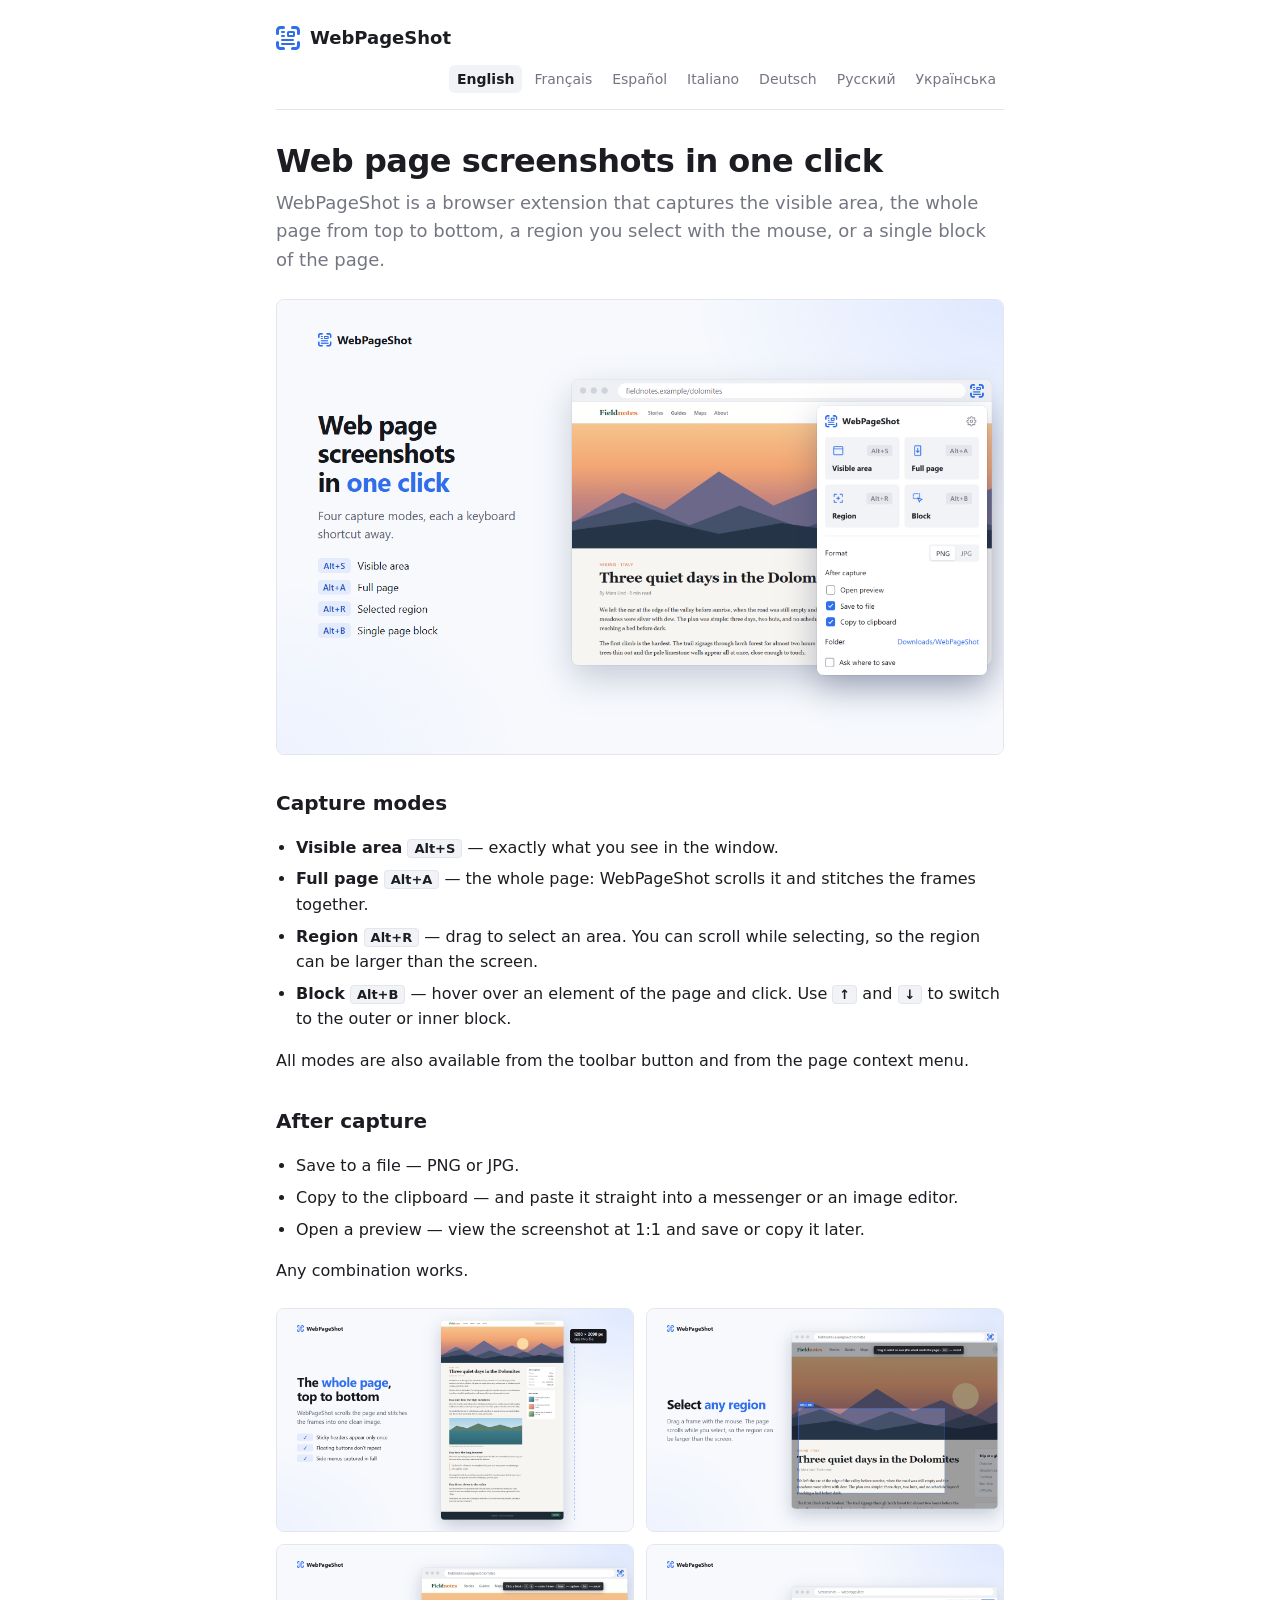
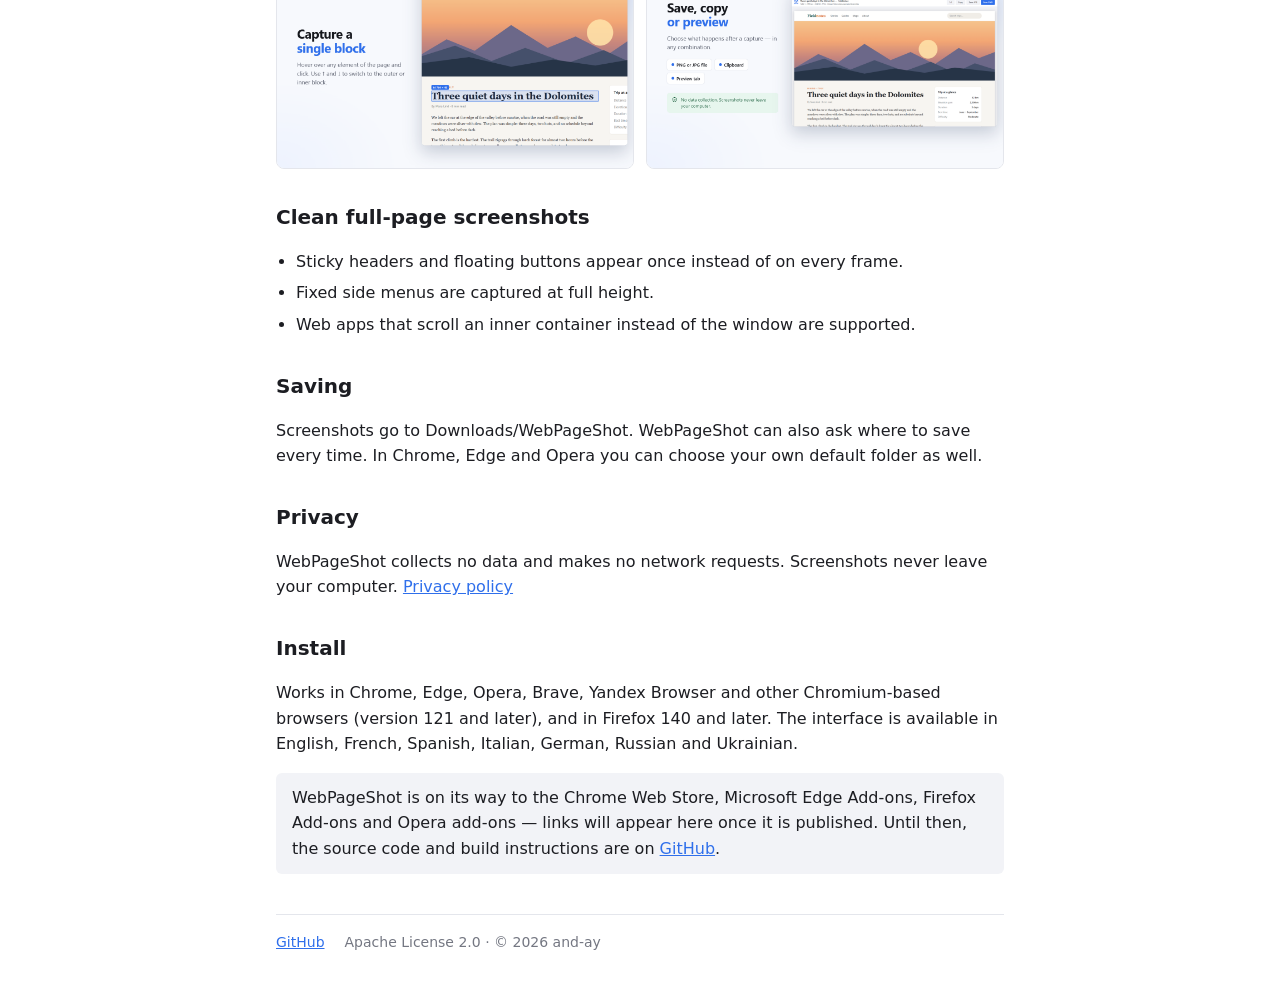
==== docs/index.html @ bf9d3ced "Site home page in 7 languages with store screenshots render.ps1 also copies the store screenshots in" ====
<!doctype html>
<html lang="en">
<head>
  <meta charset="utf-8">
  <meta name="viewport" content="width=device-width, initial-scale=1">
  <title>WebPageShot — web page screenshots</title>
  <meta name="description" content="Browser extension for web page screenshots: the visible area, the full page, a selected region or a single block. Chrome, Edge, Opera and Firefox.">
  <link rel="icon" href="data:image/svg+xml,%3Csvg xmlns='http://www.w3.org/2000/svg' viewBox='0 0 24 24' fill='none' stroke='%232f6feb' stroke-width='3' stroke-linecap='round' stroke-linejoin='round'%3E%3Cpath d='M1.5 7.5v-3a3 3 0 0 1 3-3h3M16.5 1.5h3a3 3 0 0 1 3 3v3M22.5 16.5v3a3 3 0 0 1-3 3h-3M7.5 22.5h-3a3 3 0 0 1-3-3v-3'/%3E%3Cpath stroke-width='2' d='M12.6 6h4.8c.33 0 .6.22.6.5v3c0 .28-.27.5-.6.5h-4.8c-.33 0-.6-.22-.6-.5v-3c0-.28.27-.5.6-.5zM6 6h2M6 10h2M6 14h11M6 18h12'/%3E%3C/svg%3E">
  <style>
    :root {
      color-scheme: light dark;
      --bg: #ffffff;
      --fg: #1c1d22;
      --muted: #747782;
      --card: #f2f3f7;
      --line: #e4e6ec;
      --accent: #2f6feb;
    }
    @media (prefers-color-scheme: dark) {
      :root {
        --bg: #1b1c21;
        --fg: #ececf0;
        --muted: #8e919c;
        --card: #24262d;
        --line: #30323a;
      }
    }
    * { box-sizing: border-box; }
    body { margin: 0; background: var(--bg); color: var(--fg); font: 16px/1.6 system-ui, "Segoe UI", sans-serif; }
    .wrap { max-width: 760px; margin: 0 auto; padding: 24px 16px 48px; }
    header { display: flex; flex-wrap: wrap; align-items: center; gap: 12px; padding-bottom: 16px; border-bottom: 1px solid var(--line); }
    .brand { display: flex; align-items: center; gap: 10px; font-weight: 700; font-size: 18px; }
    .logo { width: 24px; height: 24px; fill: none; stroke: var(--accent); stroke-width: 3; stroke-linecap: round; stroke-linejoin: round; }
    nav { display: flex; flex-wrap: wrap; gap: 4px; margin-left: auto; }
    nav a { padding: 3px 8px; border-radius: 6px; color: var(--muted); font-size: 14px; text-decoration: none; }
    nav a:hover { background: var(--card); color: var(--fg); }
    nav a[aria-current="true"] { background: var(--card); color: var(--fg); font-weight: 600; }
    h1 { margin: 32px 0 8px; font-size: 32px; line-height: 1.2; letter-spacing: -.5px; }
    h2 { margin: 32px 0 8px; font-size: 20px; }
    .lead { margin: 0; color: var(--muted); font-size: 18px; }
    .shot { display: block; width: 100%; height: auto; margin: 24px 0 0; border: 1px solid var(--line); border-radius: 8px; }
    .gallery { display: grid; grid-template-columns: repeat(2, 1fr); gap: 12px; margin: 24px 0 0; }
    .gallery img { display: block; width: 100%; height: auto; border: 1px solid var(--line); border-radius: 8px; }
    @media (max-width: 560px) { .gallery { grid-template-columns: 1fr; } }
    ul { padding-left: 20px; }
    li { margin: 6px 0; }
    kbd { padding: 1px 6px; border: 1px solid var(--line); border-radius: 4px; background: var(--card); font: 600 13px system-ui, "Segoe UI", sans-serif; white-space: nowrap; }
    .soon { margin: 0; padding: 12px 16px; border-radius: 6px; background: var(--card); }
    a { color: var(--accent); }
    footer { display: flex; flex-wrap: wrap; gap: 8px 20px; margin-top: 40px; padding-top: 16px; border-top: 1px solid var(--line); color: var(--muted); font-size: 14px; }
  </style>
</head>
<body>
<div class="wrap">
  <header>
    <span class="brand">
      <svg class="logo" viewBox="0 0 24 24" aria-hidden="true"><path d="M1.5 7.5v-3a3 3 0 0 1 3-3h3M16.5 1.5h3a3 3 0 0 1 3 3v3M22.5 16.5v3a3 3 0 0 1-3 3h-3M7.5 22.5h-3a3 3 0 0 1-3-3v-3"/><path stroke-width="2" d="M12.6 6h4.8c.33 0 .6.22.6.5v3c0 .28-.27.5-.6.5h-4.8c-.33 0-.6-.22-.6-.5v-3c0-.28.27-.5.6-.5zM6 6h2M6 10h2M6 14h11M6 18h12"/></svg>
      WebPageShot
    </span>
    <nav>
      <a href="#en">English</a>
      <a href="#fr">Français</a>
      <a href="#es">Español</a>
      <a href="#it">Italiano</a>
      <a href="#de">Deutsch</a>
      <a href="#ru">Русский</a>
      <a href="#uk">Українська</a>
    </nav>
  </header>

  <section lang="en" id="en" data-title="WebPageShot — web page screenshots">
    <h1>Web page screenshots in one click</h1>
    <p class="lead">WebPageShot is a browser extension that captures the visible area, the whole page from top to bottom, a region you select with the mouse, or a single block of the page.</p>
    <img class="shot" src="screenshot-1.png" width="1280" height="800" alt="WebPageShot popup with the four capture modes">

    <h2>Capture modes</h2>
    <ul>
      <li><b>Visible area</b> <kbd>Alt+S</kbd> — exactly what you see in the window.</li>
      <li><b>Full page</b> <kbd>Alt+A</kbd> — the whole page: WebPageShot scrolls it and stitches the frames together.</li>
      <li><b>Region</b> <kbd>Alt+R</kbd> — drag to select an area. You can scroll while selecting, so the region can be larger than the screen.</li>
      <li><b>Block</b> <kbd>Alt+B</kbd> — hover over an element of the page and click. Use <kbd>↑</kbd> and <kbd>↓</kbd> to switch to the outer or inner block.</li>
    </ul>
    <p>All modes are also available from the toolbar button and from the page context menu.</p>

    <h2>After capture</h2>
    <ul>
      <li>Save to a file — PNG or JPG.</li>
      <li>Copy to the clipboard — and paste it straight into a messenger or an image editor.</li>
      <li>Open a preview — view the screenshot at 1:1 and save or copy it later.</li>
    </ul>
    <p>Any combination works.</p>

    <div class="gallery">
      <a href="screenshot-2.png"><img src="screenshot-2.png" width="1280" height="800" loading="lazy" alt="Full page"></a>
      <a href="screenshot-3.png"><img src="screenshot-3.png" width="1280" height="800" loading="lazy" alt="Region"></a>
      <a href="screenshot-4.png"><img src="screenshot-4.png" width="1280" height="800" loading="lazy" alt="Block"></a>
      <a href="screenshot-5.png"><img src="screenshot-5.png" width="1280" height="800" loading="lazy" alt="Save, copy or preview"></a>
    </div>

    <h2>Clean full-page screenshots</h2>
    <ul>
      <li>Sticky headers and floating buttons appear once instead of on every frame.</li>
      <li>Fixed side menus are captured at full height.</li>
      <li>Web apps that scroll an inner container instead of the window are supported.</li>
    </ul>

    <h2>Saving</h2>
    <p>Screenshots go to Downloads/WebPageShot. WebPageShot can also ask where to save every time. In Chrome, Edge and Opera you can choose your own default folder as well.</p>

    <h2>Privacy</h2>
    <p>WebPageShot collects no data and makes no network requests. Screenshots never leave your computer. <a href="privacy.html#en">Privacy policy</a></p>

    <h2>Install</h2>
    <p>Works in Chrome, Edge, Opera, Brave, Yandex Browser and other Chromium-based browsers (version 121 and later), and in Firefox 140 and later. The interface is available in English, French, Spanish, Italian, German, Russian and Ukrainian.</p>
    <p class="soon">WebPageShot is on its way to the Chrome Web Store, Microsoft Edge Add-ons, Firefox Add-ons and Opera add-ons — links will appear here once it is published. Until then, the source code and build instructions are on <a href="https://github.com/and-ay/webpageshot">GitHub</a>.</p>
  </section>

  <section lang="fr" id="fr" data-title="WebPageShot — captures d’écran de pages web">
    <h1>Captures de pages web en un clic</h1>
    <p class="lead">WebPageShot est une extension de navigateur qui capture la partie visible, la page entière de haut en bas, une zone sélectionnée à la souris ou un seul bloc de la page.</p>
    <img class="shot" src="screenshot-1.png" width="1280" height="800" alt="Fenêtre de WebPageShot avec les quatre modes de capture">

    <h2>Modes de capture</h2>
    <ul>
      <li><b>Zone visible</b> <kbd>Alt+S</kbd> — exactement ce que vous voyez dans la fenêtre.</li>
      <li><b>Page entière</b> <kbd>Alt+A</kbd> — toute la page : WebPageShot la fait défiler et assemble les images.</li>
      <li><b>Sélection</b> <kbd>Alt+R</kbd> — tracez une zone à la souris. Vous pouvez faire défiler la page pendant la sélection : la zone peut dépasser la taille de l’écran.</li>
      <li><b>Bloc</b> <kbd>Alt+B</kbd> — survolez un élément de la page et cliquez. <kbd>↑</kbd> et <kbd>↓</kbd> permettent de passer au bloc extérieur ou intérieur.</li>
    </ul>
    <p>Tous les modes sont aussi accessibles depuis le bouton de la barre d’outils et le menu contextuel de la page.</p>

    <h2>Après la capture</h2>
    <ul>
      <li>Enregistrer dans un fichier — PNG ou JPG.</li>
      <li>Copier dans le presse-papiers — et coller directement dans une messagerie ou un éditeur d’images.</li>
      <li>Ouvrir un aperçu — voir la capture en taille réelle, puis l’enregistrer ou la copier.</li>
    </ul>
    <p>Toutes les combinaisons sont possibles.</p>

    <div class="gallery">
      <a href="screenshot-2.png"><img src="screenshot-2.png" width="1280" height="800" loading="lazy" alt="Page entière"></a>
      <a href="screenshot-3.png"><img src="screenshot-3.png" width="1280" height="800" loading="lazy" alt="Sélection"></a>
      <a href="screenshot-4.png"><img src="screenshot-4.png" width="1280" height="800" loading="lazy" alt="Bloc"></a>
      <a href="screenshot-5.png"><img src="screenshot-5.png" width="1280" height="800" loading="lazy" alt="Enregistrer, copier ou prévisualiser"></a>
    </div>

    <h2>Des captures de page entière propres</h2>
    <ul>
      <li>Les en-têtes fixes et les boutons flottants n’apparaissent qu’une fois, et non sur chaque image.</li>
      <li>Les menus latéraux fixes sont capturés sur toute leur hauteur.</li>
      <li>Les applications web qui font défiler un conteneur interne plutôt que la fenêtre sont prises en charge.</li>
    </ul>

    <h2>Enregistrement</h2>
    <p>Les captures sont enregistrées dans Téléchargements/WebPageShot. WebPageShot peut aussi demander où enregistrer à chaque fois. Dans Chrome, Edge et Opera, vous pouvez en plus choisir votre propre dossier par défaut.</p>

    <h2>Confidentialité</h2>
    <p>WebPageShot ne collecte aucune donnée et n’effectue aucune requête réseau. Les captures ne quittent jamais votre ordinateur. <a href="privacy.html#fr">Politique de confidentialité</a></p>

    <h2>Installation</h2>
    <p>Fonctionne dans Chrome, Edge, Opera, Brave, Yandex Browser et les autres navigateurs basés sur Chromium (version 121 et ultérieures), ainsi que dans Firefox 140 et ultérieures. L’interface est disponible en anglais, français, espagnol, italien, allemand, russe et ukrainien.</p>
    <p class="soon">WebPageShot arrive bientôt sur le Chrome Web Store, Microsoft Edge Add-ons, Firefox Add-ons et Opera add-ons — les liens apparaîtront ici dès sa publication. En attendant, le code source et les instructions de compilation sont sur <a href="https://github.com/and-ay/webpageshot">GitHub</a>.</p>
  </section>

  <section lang="es" id="es" data-title="WebPageShot — capturas de páginas web">
    <h1>Capturas de páginas web con un clic</h1>
    <p class="lead">WebPageShot es una extensión de navegador que captura la parte visible, la página completa de arriba abajo, una región que seleccionas con el ratón o un solo bloque de la página.</p>
    <img class="shot" src="screenshot-1.png" width="1280" height="800" alt="Ventana de WebPageShot con los cuatro modos de captura">

    <h2>Modos de captura</h2>
    <ul>
      <li><b>Área visible</b> <kbd>Alt+S</kbd> — exactamente lo que ves en la ventana.</li>
      <li><b>Página completa</b> <kbd>Alt+A</kbd> — toda la página: WebPageShot la desplaza y une las imágenes.</li>
      <li><b>Región</b> <kbd>Alt+R</kbd> — arrastra para seleccionar un área. Puedes desplazar la página mientras seleccionas, así que la región puede ser más grande que la pantalla.</li>
      <li><b>Bloque</b> <kbd>Alt+B</kbd> — pasa el cursor sobre un elemento de la página y haz clic. Con <kbd>↑</kbd> y <kbd>↓</kbd> cambias al bloque exterior o interior.</li>
    </ul>
    <p>Todos los modos están disponibles también desde el botón de la barra de herramientas y desde el menú contextual de la página.</p>

    <h2>Después de capturar</h2>
    <ul>
      <li>Guardar en un archivo — PNG o JPG.</li>
      <li>Copiar al portapapeles — y pegarla directamente en un mensajero o un editor de imágenes.</li>
      <li>Abrir una vista previa — ver la captura a tamaño real y guardarla o copiarla más tarde.</li>
    </ul>
    <p>Se puede cualquier combinación.</p>

    <div class="gallery">
      <a href="screenshot-2.png"><img src="screenshot-2.png" width="1280" height="800" loading="lazy" alt="Página completa"></a>
      <a href="screenshot-3.png"><img src="screenshot-3.png" width="1280" height="800" loading="lazy" alt="Región"></a>
      <a href="screenshot-4.png"><img src="screenshot-4.png" width="1280" height="800" loading="lazy" alt="Bloque"></a>
      <a href="screenshot-5.png"><img src="screenshot-5.png" width="1280" height="800" loading="lazy" alt="Guardar, copiar o vista previa"></a>
    </div>

    <h2>Capturas de página completa limpias</h2>
    <ul>
      <li>Los encabezados fijos y los botones flotantes aparecen una sola vez, no en cada imagen.</li>
      <li>Los menús laterales fijos se capturan a toda su altura.</li>
      <li>Se admiten aplicaciones web que desplazan un contenedor interno en lugar de la ventana.</li>
    </ul>

    <h2>Guardado</h2>
    <p>Las capturas se guardan en Descargas/WebPageShot. WebPageShot también puede preguntar dónde guardar cada vez. En Chrome, Edge y Opera puedes elegir además tu propia carpeta predeterminada.</p>

    <h2>Privacidad</h2>
    <p>WebPageShot no recopila ningún dato y no realiza solicitudes de red. Las capturas nunca salen de tu ordenador. <a href="privacy.html#es">Política de privacidad</a></p>

    <h2>Instalación</h2>
    <p>Funciona en Chrome, Edge, Opera, Brave, Yandex Browser y otros navegadores basados en Chromium (versión 121 o posterior), y en Firefox 140 o posterior. La interfaz está disponible en inglés, francés, español, italiano, alemán, ruso y ucraniano.</p>
    <p class="soon">WebPageShot llegará pronto a Chrome Web Store, Microsoft Edge Add-ons, Firefox Add-ons y Opera add-ons; los enlaces aparecerán aquí en cuanto se publique. Mientras tanto, el código fuente y las instrucciones de compilación están en <a href="https://github.com/and-ay/webpageshot">GitHub</a>.</p>
  </section>

  <section lang="it" id="it" data-title="WebPageShot — screenshot di pagine web">
    <h1>Screenshot di pagine web con un clic</h1>
    <p class="lead">WebPageShot è un’estensione del browser che cattura la parte visibile, la pagina intera dall’alto in basso, un’area selezionata con il mouse o un singolo blocco della pagina.</p>
    <img class="shot" src="screenshot-1.png" width="1280" height="800" alt="Finestra di WebPageShot con le quattro modalità di cattura">

    <h2>Modalità di cattura</h2>
    <ul>
      <li><b>Area visibile</b> <kbd>Alt+S</kbd> — esattamente ciò che vedi nella finestra.</li>
      <li><b>Pagina intera</b> <kbd>Alt+A</kbd> — tutta la pagina: WebPageShot la scorre e unisce le immagini.</li>
      <li><b>Selezione</b> <kbd>Alt+R</kbd> — trascina per selezionare un’area. Puoi scorrere la pagina durante la selezione, quindi l’area può essere più grande dello schermo.</li>
      <li><b>Blocco</b> <kbd>Alt+B</kbd> — passa il mouse su un elemento della pagina e fai clic. Con <kbd>↑</kbd> e <kbd>↓</kbd> passi al blocco esterno o interno.</li>
    </ul>
    <p>Tutte le modalità sono disponibili anche dal pulsante nella barra degli strumenti e dal menu contestuale della pagina.</p>

    <h2>Dopo lo screenshot</h2>
    <ul>
      <li>Salvare in un file — PNG o JPG.</li>
      <li>Copiare negli appunti — e incollarlo subito in una chat o in un editor di immagini.</li>
      <li>Aprire un’anteprima — vedere lo screenshot a grandezza reale e salvarlo o copiarlo in seguito.</li>
    </ul>
    <p>Qualsiasi combinazione è possibile.</p>

    <div class="gallery">
      <a href="screenshot-2.png"><img src="screenshot-2.png" width="1280" height="800" loading="lazy" alt="Pagina intera"></a>
      <a href="screenshot-3.png"><img src="screenshot-3.png" width="1280" height="800" loading="lazy" alt="Selezione"></a>
      <a href="screenshot-4.png"><img src="screenshot-4.png" width="1280" height="800" loading="lazy" alt="Blocco"></a>
      <a href="screenshot-5.png"><img src="screenshot-5.png" width="1280" height="800" loading="lazy" alt="Salvare, copiare o anteprima"></a>
    </div>

    <h2>Screenshot di pagina intera puliti</h2>
    <ul>
      <li>Le intestazioni fisse e i pulsanti mobili compaiono una sola volta, non in ogni immagine.</li>
      <li>I menu laterali fissi vengono catturati per tutta la loro altezza.</li>
      <li>Sono supportate le applicazioni web che scorrono un contenitore interno invece della finestra.</li>
    </ul>

    <h2>Salvataggio</h2>
    <p>Gli screenshot vengono salvati in Download/WebPageShot. WebPageShot può anche chiedere ogni volta dove salvare. In Chrome, Edge e Opera puoi inoltre scegliere una tua cartella predefinita.</p>

    <h2>Privacy</h2>
    <p>WebPageShot non raccoglie alcun dato e non effettua richieste di rete. Gli screenshot non lasciano mai il tuo computer. <a href="privacy.html#it">Informativa sulla privacy</a></p>

    <h2>Installazione</h2>
    <p>Funziona in Chrome, Edge, Opera, Brave, Yandex Browser e negli altri browser basati su Chromium (versione 121 e successive), e in Firefox 140 e successive. L’interfaccia è disponibile in inglese, francese, spagnolo, italiano, tedesco, russo e ucraino.</p>
    <p class="soon">WebPageShot arriverà presto su Chrome Web Store, Microsoft Edge Add-ons, Firefox Add-ons e Opera add-ons: i link compariranno qui dopo la pubblicazione. Nel frattempo, il codice sorgente e le istruzioni per la compilazione sono su <a href="https://github.com/and-ay/webpageshot">GitHub</a>.</p>
  </section>

  <section lang="de" id="de" data-title="WebPageShot — Screenshots von Webseiten">
    <h1>Webseiten-Screenshots mit einem Klick</h1>
    <p class="lead">WebPageShot ist eine Browsererweiterung, die den sichtbaren Bereich, die ganze Seite von oben bis unten, einen mit der Maus ausgewählten Bereich oder einen einzelnen Block der Seite aufnimmt.</p>
    <img class="shot" src="screenshot-1.png" width="1280" height="800" alt="WebPageShot-Fenster mit den vier Aufnahmemodi">

    <h2>Aufnahmemodi</h2>
    <ul>
      <li><b>Sichtbarer Teil</b> <kbd>Alt+S</kbd> — genau das, was Sie im Fenster sehen.</li>
      <li><b>Ganze Seite</b> <kbd>Alt+A</kbd> — die gesamte Seite: WebPageShot scrollt sie und setzt die Bilder zusammen.</li>
      <li><b>Auswahl</b> <kbd>Alt+R</kbd> — ziehen Sie einen Bereich mit der Maus auf. Während der Auswahl können Sie scrollen, sodass der Bereich größer als der Bildschirm sein kann.</li>
      <li><b>Block</b> <kbd>Alt+B</kbd> — fahren Sie mit der Maus über ein Element der Seite und klicken Sie. Mit <kbd>↑</kbd> und <kbd>↓</kbd> wechseln Sie zum äußeren oder inneren Block.</li>
    </ul>
    <p>Alle Modi sind auch über die Schaltfläche in der Symbolleiste und über das Kontextmenü der Seite erreichbar.</p>

    <h2>Nach der Aufnahme</h2>
    <ul>
      <li>Als Datei speichern — PNG oder JPG.</li>
      <li>In die Zwischenablage kopieren — und direkt in einen Messenger oder ein Bildbearbeitungsprogramm einfügen.</li>
      <li>Vorschau öffnen — den Screenshot in Originalgröße ansehen und später speichern oder kopieren.</li>
    </ul>
    <p>Jede Kombination ist möglich.</p>

    <div class="gallery">
      <a href="screenshot-2.png"><img src="screenshot-2.png" width="1280" height="800" loading="lazy" alt="Ganze Seite"></a>
      <a href="screenshot-3.png"><img src="screenshot-3.png" width="1280" height="800" loading="lazy" alt="Auswahl"></a>
      <a href="screenshot-4.png"><img src="screenshot-4.png" width="1280" height="800" loading="lazy" alt="Block"></a>
      <a href="screenshot-5.png"><img src="screenshot-5.png" width="1280" height="800" loading="lazy" alt="Speichern, kopieren oder Vorschau"></a>
    </div>

    <h2>Saubere Screenshots ganzer Seiten</h2>
    <ul>
      <li>Fixierte Kopfzeilen und schwebende Schaltflächen erscheinen nur einmal statt auf jedem Bild.</li>
      <li>Fixierte Seitenmenüs werden in voller Höhe aufgenommen.</li>
      <li>Web-Apps, die statt des Fensters einen inneren Container scrollen, werden unterstützt.</li>
    </ul>

    <h2>Speichern</h2>
    <p>Screenshots landen in Downloads/WebPageShot. WebPageShot kann auch jedes Mal fragen, wo gespeichert werden soll. In Chrome, Edge und Opera können Sie zusätzlich einen eigenen Standardordner wählen.</p>

    <h2>Datenschutz</h2>
    <p>WebPageShot erhebt keine Daten und stellt keine Netzwerkanfragen. Screenshots verlassen Ihren Computer nie. <a href="privacy.html#de">Datenschutzerklärung</a></p>

    <h2>Installation</h2>
    <p>Funktioniert in Chrome, Edge, Opera, Brave, Yandex Browser und anderen Chromium-basierten Browsern (ab Version 121) sowie in Firefox ab Version 140. Die Oberfläche ist auf Englisch, Französisch, Spanisch, Italienisch, Deutsch, Russisch und Ukrainisch verfügbar.</p>
    <p class="soon">WebPageShot erscheint bald im Chrome Web Store, bei Microsoft Edge Add-ons, Firefox Add-ons und Opera add-ons – die Links stehen hier, sobald es veröffentlicht ist. Bis dahin finden Sie den Quellcode und die Build-Anleitung auf <a href="https://github.com/and-ay/webpageshot">GitHub</a>.</p>
  </section>

  <section lang="ru" id="ru" data-title="WebPageShot — скриншоты веб-страниц">
    <h1>Скриншоты веб-страниц в один клик</h1>
    <p class="lead">WebPageShot — расширение для браузера, которое снимает видимую часть, всю страницу сверху донизу, область, выделенную мышью, или отдельный блок страницы.</p>
    <img class="shot" src="screenshot-1.png" width="1280" height="800" alt="Окно WebPageShot с четырьмя режимами съёмки">

    <h2>Режимы</h2>
    <ul>
      <li><b>Видимая часть</b> <kbd>Alt+S</kbd> — ровно то, что видно в окне.</li>
      <li><b>Вся страница</b> <kbd>Alt+A</kbd> — страница целиком: WebPageShot прокручивает её и склеивает кадры.</li>
      <li><b>Область</b> <kbd>Alt+R</kbd> — выделите область мышью. Во время выделения страницу можно прокручивать, так что область может быть больше экрана.</li>
      <li><b>Блок</b> <kbd>Alt+B</kbd> — наведите курсор на элемент страницы и кликните. Стрелки <kbd>↑</kbd> и <kbd>↓</kbd> переключают на внешний или внутренний блок.</li>
    </ul>
    <p>Все режимы доступны также из кнопки на панели и из контекстного меню страницы.</p>

    <h2>После снимка</h2>
    <ul>
      <li>Сохранить в файл — PNG или JPG.</li>
      <li>Скопировать в буфер обмена — и сразу вставить в мессенджер или графический редактор.</li>
      <li>Открыть превью — посмотреть снимок в масштабе 1:1 и сохранить или скопировать его позже.</li>
    </ul>
    <p>Можно в любом сочетании.</p>

    <div class="gallery">
      <a href="screenshot-2.png"><img src="screenshot-2.png" width="1280" height="800" loading="lazy" alt="Вся страница"></a>
      <a href="screenshot-3.png"><img src="screenshot-3.png" width="1280" height="800" loading="lazy" alt="Область"></a>
      <a href="screenshot-4.png"><img src="screenshot-4.png" width="1280" height="800" loading="lazy" alt="Блок"></a>
      <a href="screenshot-5.png"><img src="screenshot-5.png" width="1280" height="800" loading="lazy" alt="Сохранить, скопировать или открыть превью"></a>
    </div>

    <h2>Аккуратные снимки всей страницы</h2>
    <ul>
      <li>Закреплённые шапки и плавающие кнопки попадают в снимок один раз, а не на каждый кадр.</li>
      <li>Закреплённые боковые меню снимаются на всю высоту.</li>
      <li>Поддерживаются веб-приложения, в которых прокручивается не окно, а внутренний контейнер.</li>
    </ul>

    <h2>Сохранение</h2>
    <p>Скриншоты сохраняются в Загрузки/WebPageShot. Можно включить вопрос, куда сохранять, при каждом снимке. В Chrome, Edge и Opera можно также выбрать свою папку по умолчанию.</p>

    <h2>Конфиденциальность</h2>
    <p>WebPageShot не собирает никаких данных и не делает сетевых запросов. Скриншоты не покидают ваш компьютер. <a href="privacy.html#ru">Политика конфиденциальности</a></p>

    <h2>Установка</h2>
    <p>Работает в Chrome, Edge, Opera, Brave, Яндекс Браузере и других браузерах на Chromium (версии 121 и новее), а также в Firefox 140 и новее. Интерфейс доступен на английском, французском, испанском, итальянском, немецком, русском и украинском языках.</p>
    <p class="soon">WebPageShot скоро появится в Chrome Web Store, Microsoft Edge Add-ons, Firefox Add-ons и Opera add-ons — ссылки будут здесь после публикации. А пока исходный код и инструкция по сборке — на <a href="https://github.com/and-ay/webpageshot">GitHub</a>.</p>
  </section>

  <section lang="uk" id="uk" data-title="WebPageShot — скриншоти вебсторінок">
    <h1>Скриншоти вебсторінок в один клік</h1>
    <p class="lead">WebPageShot — розширення для браузера, яке знімає видиму частину, усю сторінку згори донизу, область, виділену мишею, або окремий блок сторінки.</p>
    <img class="shot" src="screenshot-1.png" width="1280" height="800" alt="Вікно WebPageShot із чотирма режимами знімання">

    <h2>Режими</h2>
    <ul>
      <li><b>Видима частина</b> <kbd>Alt+S</kbd> — саме те, що видно у вікні.</li>
      <li><b>Уся сторінка</b> <kbd>Alt+A</kbd> — сторінка повністю: WebPageShot прокручує її та склеює кадри.</li>
      <li><b>Область</b> <kbd>Alt+R</kbd> — виділіть область мишею. Під час виділення сторінку можна прокручувати, тож область може бути більшою за екран.</li>
      <li><b>Блок</b> <kbd>Alt+B</kbd> — наведіть курсор на елемент сторінки й клацніть. Стрілки <kbd>↑</kbd> і <kbd>↓</kbd> перемикають на зовнішній або внутрішній блок.</li>
    </ul>
    <p>Усі режими доступні також із кнопки на панелі та з контекстного меню сторінки.</p>

    <h2>Після знімка</h2>
    <ul>
      <li>Зберегти у файл — PNG або JPG.</li>
      <li>Скопіювати в буфер обміну — і одразу вставити в месенджер або графічний редактор.</li>
      <li>Відкрити перегляд — подивитися знімок у масштабі 1:1 і зберегти або скопіювати його пізніше.</li>
    </ul>
    <p>Можна в будь-якому поєднанні.</p>

    <div class="gallery">
      <a href="screenshot-2.png"><img src="screenshot-2.png" width="1280" height="800" loading="lazy" alt="Уся сторінка"></a>
      <a href="screenshot-3.png"><img src="screenshot-3.png" width="1280" height="800" loading="lazy" alt="Область"></a>
      <a href="screenshot-4.png"><img src="screenshot-4.png" width="1280" height="800" loading="lazy" alt="Блок"></a>
      <a href="screenshot-5.png"><img src="screenshot-5.png" width="1280" height="800" loading="lazy" alt="Зберегти, скопіювати або відкрити перегляд"></a>
    </div>

    <h2>Акуратні знімки всієї сторінки</h2>
    <ul>
      <li>Закріплені шапки й плаваючі кнопки потрапляють у знімок один раз, а не на кожен кадр.</li>
      <li>Закріплені бічні меню знімаються на всю висоту.</li>
      <li>Підтримуються вебзастосунки, у яких прокручується не вікно, а внутрішній контейнер.</li>
    </ul>

    <h2>Збереження</h2>
    <p>Скриншоти зберігаються в Завантаження/WebPageShot. Можна ввімкнути запитання, куди зберігати, під час кожного знімка. У Chrome, Edge та Opera можна також вибрати власну папку за замовчуванням.</p>

    <h2>Конфіденційність</h2>
    <p>WebPageShot не збирає жодних даних і не робить мережевих запитів. Скриншоти не залишають ваш комп’ютер. <a href="privacy.html#uk">Політика конфіденційності</a></p>

    <h2>Встановлення</h2>
    <p>Працює в Chrome, Edge, Opera, Brave, Яндекс Браузері та інших браузерах на Chromium (версії 121 і новіші), а також у Firefox 140 і новіших. Інтерфейс доступний англійською, французькою, іспанською, італійською, німецькою, російською та українською мовами.</p>
    <p class="soon">WebPageShot незабаром з’явиться в Chrome Web Store, Microsoft Edge Add-ons, Firefox Add-ons та Opera add-ons — посилання будуть тут після публікації. А поки що вихідний код та інструкція зі збирання — на <a href="https://github.com/and-ay/webpageshot">GitHub</a>.</p>
  </section>

  <footer>
    <a href="https://github.com/and-ay/webpageshot">GitHub</a>
    <span>Apache License 2.0 · © 2026 and-ay</span>
  </footer>
</div>
<script>
  // Язык: из адреса (#ru), иначе по языку браузера, иначе английский. Без JS видны все языки подряд.
  const sections = [...document.querySelectorAll('section[lang]')];
  const langs = sections.map((s) => s.lang);
  const pick = () => {
    const hash = location.hash.slice(1);
    if (langs.includes(hash)) return hash;
    for (const l of navigator.languages || [navigator.language]) {
      const base = String(l).slice(0, 2).toLowerCase();
      if (langs.includes(base)) return base;
    }
    return 'en';
  };
  const show = () => {
    const lang = pick();
    for (const s of sections) s.hidden = s.lang !== lang;
    for (const a of document.querySelectorAll('nav a')) a.setAttribute('aria-current', String(a.hash === `#${lang}`));
    document.documentElement.lang = lang;
    document.title = sections.find((s) => s.lang === lang).dataset.title;
    scrollTo(0, 0);
  };
  addEventListener('hashchange', show);
  show();
</script>
</body>
</html>
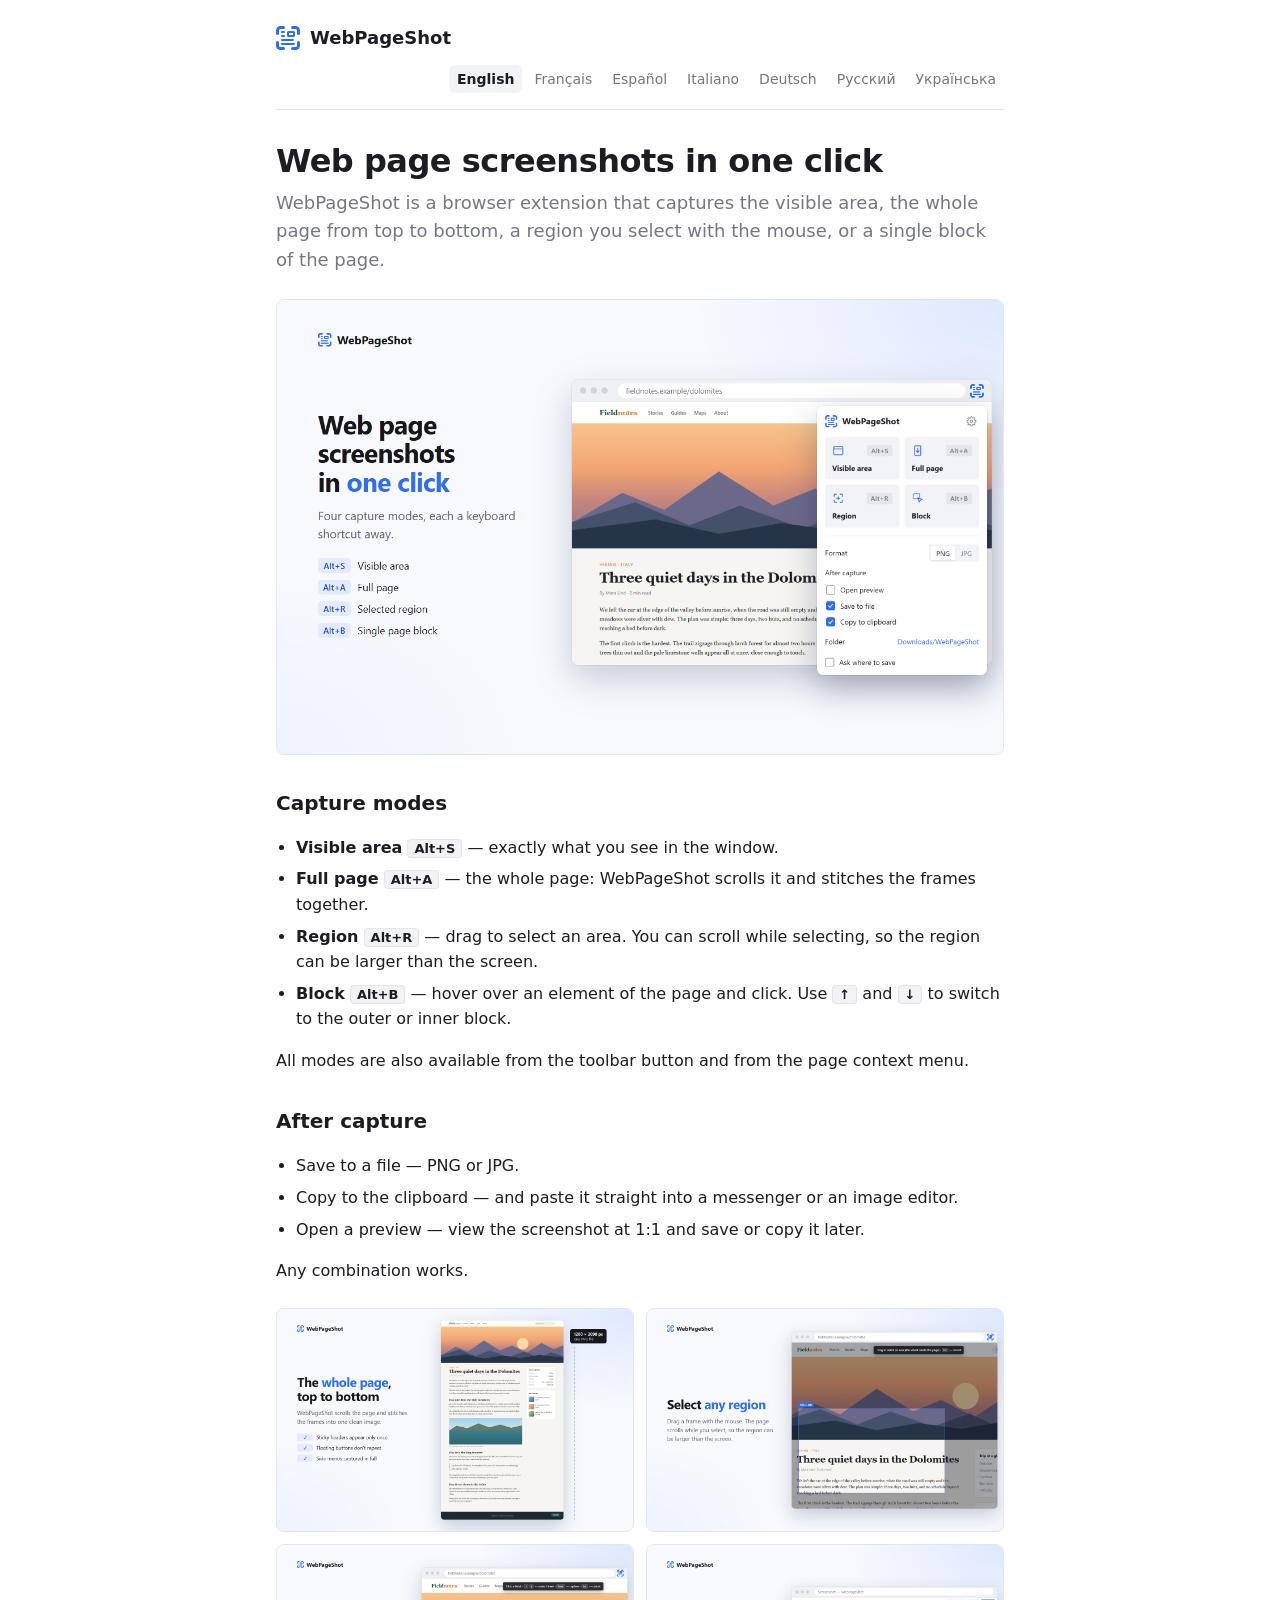
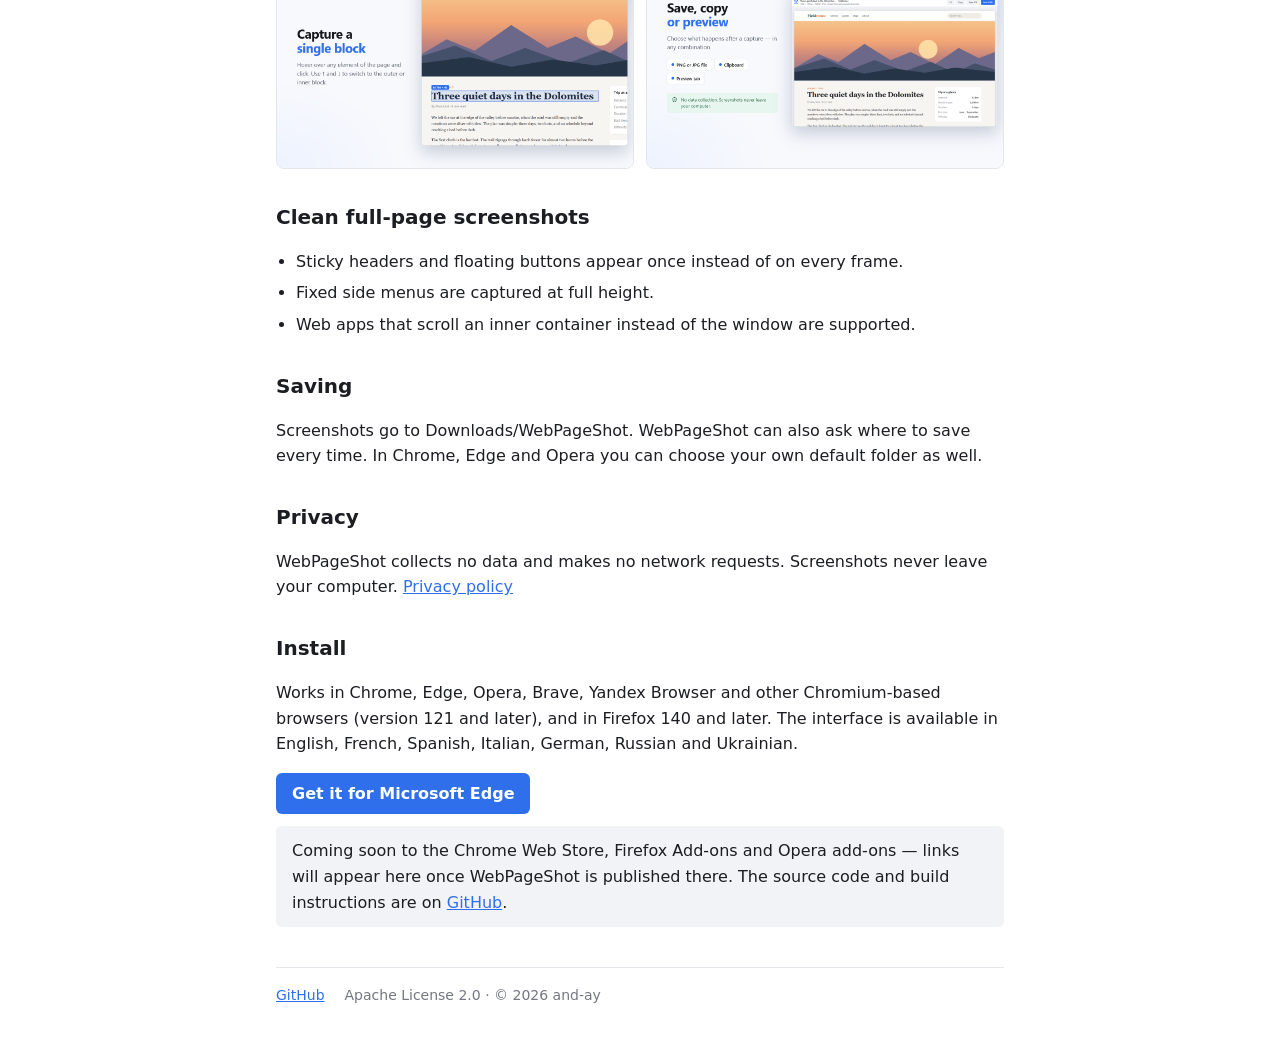
==== commit b96c5c73: "Edge Add-ons is live: store link on the site and in README Co-Authored-By: Claude Opus 5.5 <noreply@" ====
--- a/docs/index.html
+++ b/docs/index.html
@@ -45,6 +45,9 @@
     ul { padding-left: 20px; }
     li { margin: 6px 0; }
     kbd { padding: 1px 6px; border: 1px solid var(--line); border-radius: 4px; background: var(--card); font: 600 13px system-ui, "Segoe UI", sans-serif; white-space: nowrap; }
+    .stores { margin: 0 0 12px; }
+    .store { display: inline-block; padding: 8px 16px; border-radius: 6px; background: var(--accent); color: #fff; font-weight: 600; text-decoration: none; }
+    .store:hover { filter: brightness(1.1); }
     .soon { margin: 0; padding: 12px 16px; border-radius: 6px; background: var(--card); }
     a { color: var(--accent); }
     footer { display: flex; flex-wrap: wrap; gap: 8px 20px; margin-top: 40px; padding-top: 16px; border-top: 1px solid var(--line); color: var(--muted); font-size: 14px; }
@@ -112,7 +115,8 @@
 
     <h2>Install</h2>
     <p>Works in Chrome, Edge, Opera, Brave, Yandex Browser and other Chromium-based browsers (version 121 and later), and in Firefox 140 and later. The interface is available in English, French, Spanish, Italian, German, Russian and Ukrainian.</p>
-    <p class="soon">WebPageShot is on its way to the Chrome Web Store, Microsoft Edge Add-ons, Firefox Add-ons and Opera add-ons — links will appear here once it is published. Until then, the source code and build instructions are on <a href="https://github.com/and-ay/webpageshot">GitHub</a>.</p>
+    <p class="stores"><a class="store" href="https://microsoftedge.microsoft.com/addons/detail/ehdenpojpiphjdpibmcolfihmpmpebcg">Get it for Microsoft Edge</a></p>
+    <p class="soon">Coming soon to the Chrome Web Store, Firefox Add-ons and Opera add-ons — links will appear here once WebPageShot is published there. The source code and build instructions are on <a href="https://github.com/and-ay/webpageshot">GitHub</a>.</p>
   </section>
 
   <section lang="fr" id="fr" data-title="WebPageShot — captures d’écran de pages web">
@@ -159,7 +163,8 @@
 
     <h2>Installation</h2>
     <p>Fonctionne dans Chrome, Edge, Opera, Brave, Yandex Browser et les autres navigateurs basés sur Chromium (version 121 et ultérieures), ainsi que dans Firefox 140 et ultérieures. L’interface est disponible en anglais, français, espagnol, italien, allemand, russe et ukrainien.</p>
-    <p class="soon">WebPageShot arrive bientôt sur le Chrome Web Store, Microsoft Edge Add-ons, Firefox Add-ons et Opera add-ons — les liens apparaîtront ici dès sa publication. En attendant, le code source et les instructions de compilation sont sur <a href="https://github.com/and-ay/webpageshot">GitHub</a>.</p>
+    <p class="stores"><a class="store" href="https://microsoftedge.microsoft.com/addons/detail/ehdenpojpiphjdpibmcolfihmpmpebcg">Disponible pour Microsoft Edge</a></p>
+    <p class="soon">Bientôt sur le Chrome Web Store, Firefox Add-ons et Opera add-ons — les liens apparaîtront ici dès sa publication. Le code source et les instructions de compilation sont sur <a href="https://github.com/and-ay/webpageshot">GitHub</a>.</p>
   </section>
 
   <section lang="es" id="es" data-title="WebPageShot — capturas de páginas web">
@@ -206,7 +211,8 @@
 
     <h2>Instalación</h2>
     <p>Funciona en Chrome, Edge, Opera, Brave, Yandex Browser y otros navegadores basados en Chromium (versión 121 o posterior), y en Firefox 140 o posterior. La interfaz está disponible en inglés, francés, español, italiano, alemán, ruso y ucraniano.</p>
-    <p class="soon">WebPageShot llegará pronto a Chrome Web Store, Microsoft Edge Add-ons, Firefox Add-ons y Opera add-ons; los enlaces aparecerán aquí en cuanto se publique. Mientras tanto, el código fuente y las instrucciones de compilación están en <a href="https://github.com/and-ay/webpageshot">GitHub</a>.</p>
+    <p class="stores"><a class="store" href="https://microsoftedge.microsoft.com/addons/detail/ehdenpojpiphjdpibmcolfihmpmpebcg">Consíguelo para Microsoft Edge</a></p>
+    <p class="soon">Pronto en Chrome Web Store, Firefox Add-ons y Opera add-ons; los enlaces aparecerán aquí en cuanto se publique. El código fuente y las instrucciones de compilación están en <a href="https://github.com/and-ay/webpageshot">GitHub</a>.</p>
   </section>
 
   <section lang="it" id="it" data-title="WebPageShot — screenshot di pagine web">
@@ -253,7 +259,8 @@
 
     <h2>Installazione</h2>
     <p>Funziona in Chrome, Edge, Opera, Brave, Yandex Browser e negli altri browser basati su Chromium (versione 121 e successive), e in Firefox 140 e successive. L’interfaccia è disponibile in inglese, francese, spagnolo, italiano, tedesco, russo e ucraino.</p>
-    <p class="soon">WebPageShot arriverà presto su Chrome Web Store, Microsoft Edge Add-ons, Firefox Add-ons e Opera add-ons: i link compariranno qui dopo la pubblicazione. Nel frattempo, il codice sorgente e le istruzioni per la compilazione sono su <a href="https://github.com/and-ay/webpageshot">GitHub</a>.</p>
+    <p class="stores"><a class="store" href="https://microsoftedge.microsoft.com/addons/detail/ehdenpojpiphjdpibmcolfihmpmpebcg">Scaricalo per Microsoft Edge</a></p>
+    <p class="soon">Presto su Chrome Web Store, Firefox Add-ons e Opera add-ons: i link compariranno qui dopo la pubblicazione. Il codice sorgente e le istruzioni per la compilazione sono su <a href="https://github.com/and-ay/webpageshot">GitHub</a>.</p>
   </section>
 
   <section lang="de" id="de" data-title="WebPageShot — Screenshots von Webseiten">
@@ -300,7 +307,8 @@
 
     <h2>Installation</h2>
     <p>Funktioniert in Chrome, Edge, Opera, Brave, Yandex Browser und anderen Chromium-basierten Browsern (ab Version 121) sowie in Firefox ab Version 140. Die Oberfläche ist auf Englisch, Französisch, Spanisch, Italienisch, Deutsch, Russisch und Ukrainisch verfügbar.</p>
-    <p class="soon">WebPageShot erscheint bald im Chrome Web Store, bei Microsoft Edge Add-ons, Firefox Add-ons und Opera add-ons – die Links stehen hier, sobald es veröffentlicht ist. Bis dahin finden Sie den Quellcode und die Build-Anleitung auf <a href="https://github.com/and-ay/webpageshot">GitHub</a>.</p>
+    <p class="stores"><a class="store" href="https://microsoftedge.microsoft.com/addons/detail/ehdenpojpiphjdpibmcolfihmpmpebcg">Für Microsoft Edge herunterladen</a></p>
+    <p class="soon">Bald im Chrome Web Store, bei Firefox Add-ons und Opera add-ons – die Links stehen hier, sobald es dort veröffentlicht ist. Quellcode und Build-Anleitung finden Sie auf <a href="https://github.com/and-ay/webpageshot">GitHub</a>.</p>
   </section>
 
   <section lang="ru" id="ru" data-title="WebPageShot — скриншоты веб-страниц">
@@ -347,7 +355,8 @@
 
     <h2>Установка</h2>
     <p>Работает в Chrome, Edge, Opera, Brave, Яндекс Браузере и других браузерах на Chromium (версии 121 и новее), а также в Firefox 140 и новее. Интерфейс доступен на английском, французском, испанском, итальянском, немецком, русском и украинском языках.</p>
-    <p class="soon">WebPageShot скоро появится в Chrome Web Store, Microsoft Edge Add-ons, Firefox Add-ons и Opera add-ons — ссылки будут здесь после публикации. А пока исходный код и инструкция по сборке — на <a href="https://github.com/and-ay/webpageshot">GitHub</a>.</p>
+    <p class="stores"><a class="store" href="https://microsoftedge.microsoft.com/addons/detail/ehdenpojpiphjdpibmcolfihmpmpebcg">Установить в Microsoft Edge</a></p>
+    <p class="soon">Скоро в Chrome Web Store, Firefox Add-ons и Opera add-ons — ссылки появятся здесь после публикации. Исходный код и инструкция по сборке — на <a href="https://github.com/and-ay/webpageshot">GitHub</a>.</p>
   </section>
 
   <section lang="uk" id="uk" data-title="WebPageShot — скриншоти вебсторінок">
@@ -394,7 +403,8 @@
 
     <h2>Встановлення</h2>
     <p>Працює в Chrome, Edge, Opera, Brave, Яндекс Браузері та інших браузерах на Chromium (версії 121 і новіші), а також у Firefox 140 і новіших. Інтерфейс доступний англійською, французькою, іспанською, італійською, німецькою, російською та українською мовами.</p>
-    <p class="soon">WebPageShot незабаром з’явиться в Chrome Web Store, Microsoft Edge Add-ons, Firefox Add-ons та Opera add-ons — посилання будуть тут після публікації. А поки що вихідний код та інструкція зі збирання — на <a href="https://github.com/and-ay/webpageshot">GitHub</a>.</p>
+    <p class="stores"><a class="store" href="https://microsoftedge.microsoft.com/addons/detail/ehdenpojpiphjdpibmcolfihmpmpebcg">Встановити в Microsoft Edge</a></p>
+    <p class="soon">Незабаром у Chrome Web Store, Firefox Add-ons та Opera add-ons — посилання з’являться тут після публікації. Вихідний код та інструкція зі збирання — на <a href="https://github.com/and-ay/webpageshot">GitHub</a>.</p>
   </section>
 
   <footer>
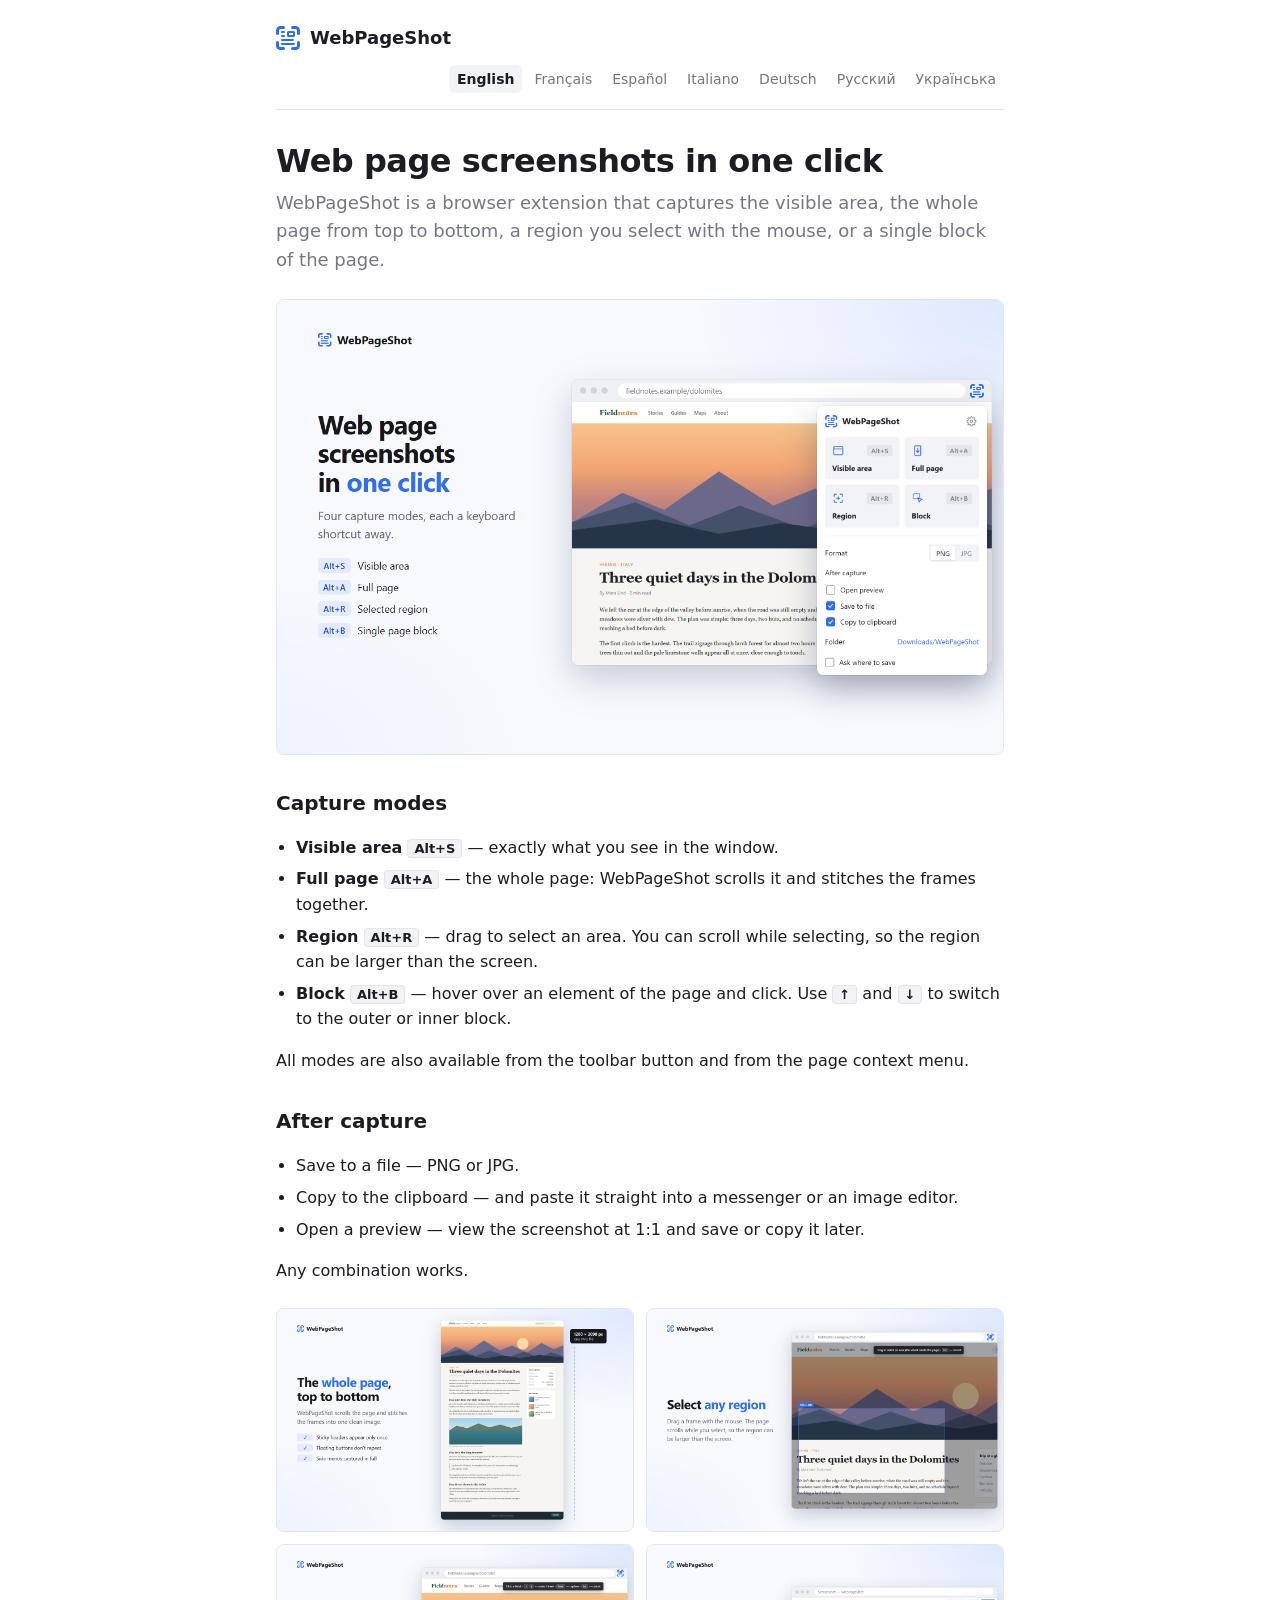
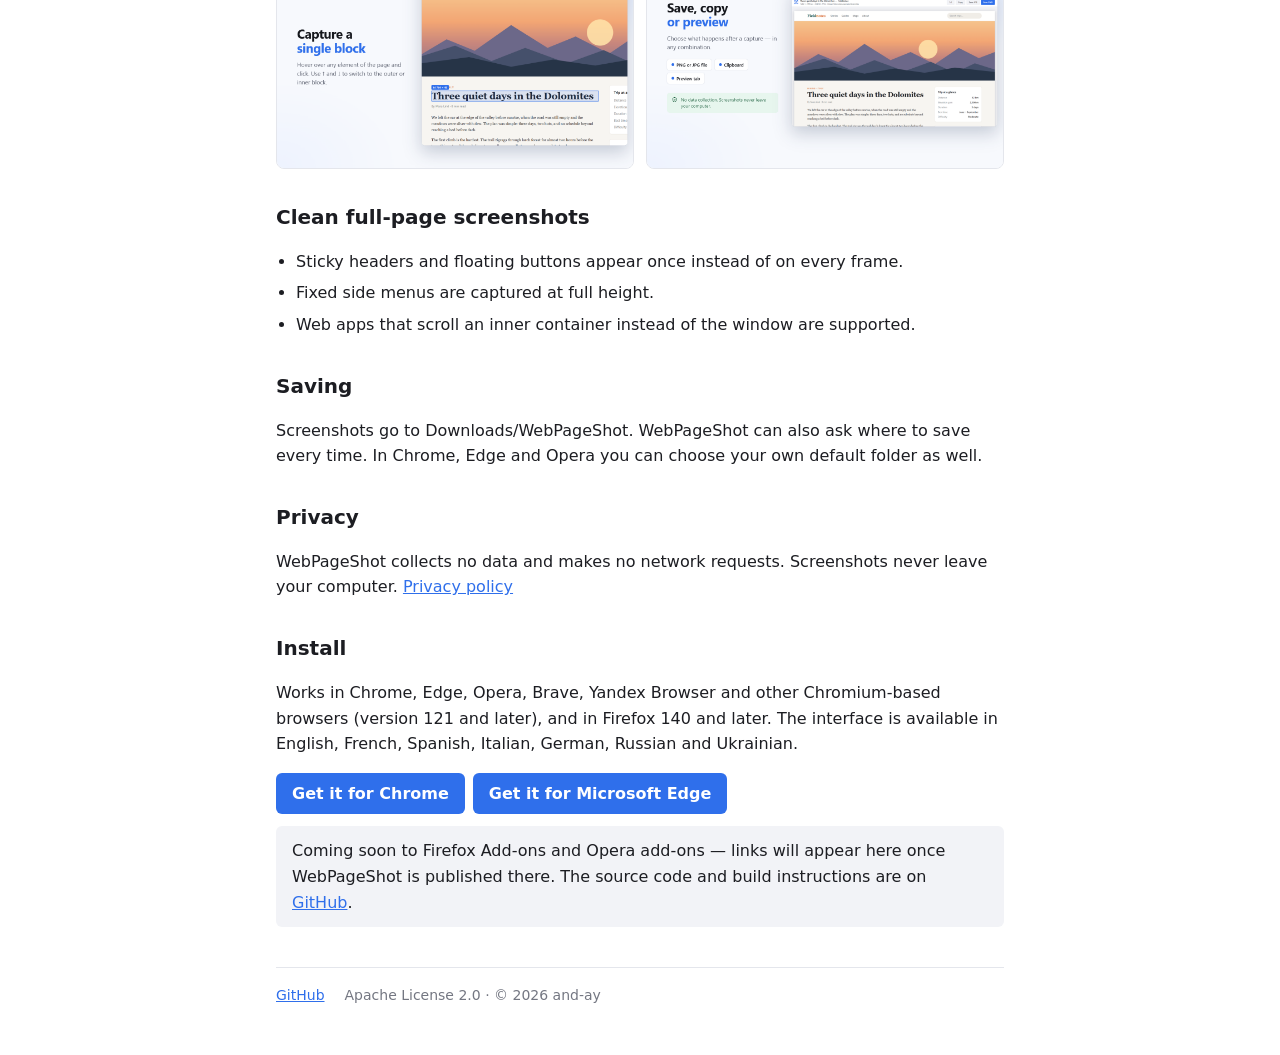
==== commit 8c6c1ea8: "Chrome Web Store is live: store link on the site and in README Co-Authored-By: Claude Opus 5.5 <nore" ====
--- a/docs/index.html
+++ b/docs/index.html
@@ -45,7 +45,7 @@
     ul { padding-left: 20px; }
     li { margin: 6px 0; }
     kbd { padding: 1px 6px; border: 1px solid var(--line); border-radius: 4px; background: var(--card); font: 600 13px system-ui, "Segoe UI", sans-serif; white-space: nowrap; }
-    .stores { margin: 0 0 12px; }
+    .stores { display: flex; flex-wrap: wrap; gap: 8px; margin: 0 0 12px; }
     .store { display: inline-block; padding: 8px 16px; border-radius: 6px; background: var(--accent); color: #fff; font-weight: 600; text-decoration: none; }
     .store:hover { filter: brightness(1.1); }
     .soon { margin: 0; padding: 12px 16px; border-radius: 6px; background: var(--card); }
@@ -115,8 +115,8 @@
 
     <h2>Install</h2>
     <p>Works in Chrome, Edge, Opera, Brave, Yandex Browser and other Chromium-based browsers (version 121 and later), and in Firefox 140 and later. The interface is available in English, French, Spanish, Italian, German, Russian and Ukrainian.</p>
-    <p class="stores"><a class="store" href="https://microsoftedge.microsoft.com/addons/detail/ehdenpojpiphjdpibmcolfihmpmpebcg">Get it for Microsoft Edge</a></p>
-    <p class="soon">Coming soon to the Chrome Web Store, Firefox Add-ons and Opera add-ons — links will appear here once WebPageShot is published there. The source code and build instructions are on <a href="https://github.com/and-ay/webpageshot">GitHub</a>.</p>
+    <p class="stores"><a class="store" href="https://chromewebstore.google.com/detail/webpageshot/ponijbmeehjknifglblinmdihoclfnkf">Get it for Chrome</a> <a class="store" href="https://microsoftedge.microsoft.com/addons/detail/ehdenpojpiphjdpibmcolfihmpmpebcg">Get it for Microsoft Edge</a></p>
+    <p class="soon">Coming soon to Firefox Add-ons and Opera add-ons — links will appear here once WebPageShot is published there. The source code and build instructions are on <a href="https://github.com/and-ay/webpageshot">GitHub</a>.</p>
   </section>
 
   <section lang="fr" id="fr" data-title="WebPageShot — captures d’écran de pages web">
@@ -163,8 +163,8 @@
 
     <h2>Installation</h2>
     <p>Fonctionne dans Chrome, Edge, Opera, Brave, Yandex Browser et les autres navigateurs basés sur Chromium (version 121 et ultérieures), ainsi que dans Firefox 140 et ultérieures. L’interface est disponible en anglais, français, espagnol, italien, allemand, russe et ukrainien.</p>
-    <p class="stores"><a class="store" href="https://microsoftedge.microsoft.com/addons/detail/ehdenpojpiphjdpibmcolfihmpmpebcg">Disponible pour Microsoft Edge</a></p>
-    <p class="soon">Bientôt sur le Chrome Web Store, Firefox Add-ons et Opera add-ons — les liens apparaîtront ici dès sa publication. Le code source et les instructions de compilation sont sur <a href="https://github.com/and-ay/webpageshot">GitHub</a>.</p>
+    <p class="stores"><a class="store" href="https://chromewebstore.google.com/detail/webpageshot/ponijbmeehjknifglblinmdihoclfnkf">Disponible pour Chrome</a> <a class="store" href="https://microsoftedge.microsoft.com/addons/detail/ehdenpojpiphjdpibmcolfihmpmpebcg">Disponible pour Microsoft Edge</a></p>
+    <p class="soon">Bientôt sur Firefox Add-ons et Opera add-ons — les liens apparaîtront ici dès sa publication. Le code source et les instructions de compilation sont sur <a href="https://github.com/and-ay/webpageshot">GitHub</a>.</p>
   </section>
 
   <section lang="es" id="es" data-title="WebPageShot — capturas de páginas web">
@@ -211,8 +211,8 @@
 
     <h2>Instalación</h2>
     <p>Funciona en Chrome, Edge, Opera, Brave, Yandex Browser y otros navegadores basados en Chromium (versión 121 o posterior), y en Firefox 140 o posterior. La interfaz está disponible en inglés, francés, español, italiano, alemán, ruso y ucraniano.</p>
-    <p class="stores"><a class="store" href="https://microsoftedge.microsoft.com/addons/detail/ehdenpojpiphjdpibmcolfihmpmpebcg">Consíguelo para Microsoft Edge</a></p>
-    <p class="soon">Pronto en Chrome Web Store, Firefox Add-ons y Opera add-ons; los enlaces aparecerán aquí en cuanto se publique. El código fuente y las instrucciones de compilación están en <a href="https://github.com/and-ay/webpageshot">GitHub</a>.</p>
+    <p class="stores"><a class="store" href="https://chromewebstore.google.com/detail/webpageshot/ponijbmeehjknifglblinmdihoclfnkf">Consíguelo para Chrome</a> <a class="store" href="https://microsoftedge.microsoft.com/addons/detail/ehdenpojpiphjdpibmcolfihmpmpebcg">Consíguelo para Microsoft Edge</a></p>
+    <p class="soon">Pronto en Firefox Add-ons y Opera add-ons; los enlaces aparecerán aquí en cuanto se publique. El código fuente y las instrucciones de compilación están en <a href="https://github.com/and-ay/webpageshot">GitHub</a>.</p>
   </section>
 
   <section lang="it" id="it" data-title="WebPageShot — screenshot di pagine web">
@@ -259,8 +259,8 @@
 
     <h2>Installazione</h2>
     <p>Funziona in Chrome, Edge, Opera, Brave, Yandex Browser e negli altri browser basati su Chromium (versione 121 e successive), e in Firefox 140 e successive. L’interfaccia è disponibile in inglese, francese, spagnolo, italiano, tedesco, russo e ucraino.</p>
-    <p class="stores"><a class="store" href="https://microsoftedge.microsoft.com/addons/detail/ehdenpojpiphjdpibmcolfihmpmpebcg">Scaricalo per Microsoft Edge</a></p>
-    <p class="soon">Presto su Chrome Web Store, Firefox Add-ons e Opera add-ons: i link compariranno qui dopo la pubblicazione. Il codice sorgente e le istruzioni per la compilazione sono su <a href="https://github.com/and-ay/webpageshot">GitHub</a>.</p>
+    <p class="stores"><a class="store" href="https://chromewebstore.google.com/detail/webpageshot/ponijbmeehjknifglblinmdihoclfnkf">Scaricalo per Chrome</a> <a class="store" href="https://microsoftedge.microsoft.com/addons/detail/ehdenpojpiphjdpibmcolfihmpmpebcg">Scaricalo per Microsoft Edge</a></p>
+    <p class="soon">Presto su Firefox Add-ons e Opera add-ons: i link compariranno qui dopo la pubblicazione. Il codice sorgente e le istruzioni per la compilazione sono su <a href="https://github.com/and-ay/webpageshot">GitHub</a>.</p>
   </section>
 
   <section lang="de" id="de" data-title="WebPageShot — Screenshots von Webseiten">
@@ -307,8 +307,8 @@
 
     <h2>Installation</h2>
     <p>Funktioniert in Chrome, Edge, Opera, Brave, Yandex Browser und anderen Chromium-basierten Browsern (ab Version 121) sowie in Firefox ab Version 140. Die Oberfläche ist auf Englisch, Französisch, Spanisch, Italienisch, Deutsch, Russisch und Ukrainisch verfügbar.</p>
-    <p class="stores"><a class="store" href="https://microsoftedge.microsoft.com/addons/detail/ehdenpojpiphjdpibmcolfihmpmpebcg">Für Microsoft Edge herunterladen</a></p>
-    <p class="soon">Bald im Chrome Web Store, bei Firefox Add-ons und Opera add-ons – die Links stehen hier, sobald es dort veröffentlicht ist. Quellcode und Build-Anleitung finden Sie auf <a href="https://github.com/and-ay/webpageshot">GitHub</a>.</p>
+    <p class="stores"><a class="store" href="https://chromewebstore.google.com/detail/webpageshot/ponijbmeehjknifglblinmdihoclfnkf">Für Chrome herunterladen</a> <a class="store" href="https://microsoftedge.microsoft.com/addons/detail/ehdenpojpiphjdpibmcolfihmpmpebcg">Für Microsoft Edge herunterladen</a></p>
+    <p class="soon">Bald bei Firefox Add-ons und Opera add-ons – die Links stehen hier, sobald es dort veröffentlicht ist. Quellcode und Build-Anleitung finden Sie auf <a href="https://github.com/and-ay/webpageshot">GitHub</a>.</p>
   </section>
 
   <section lang="ru" id="ru" data-title="WebPageShot — скриншоты веб-страниц">
@@ -355,8 +355,8 @@
 
     <h2>Установка</h2>
     <p>Работает в Chrome, Edge, Opera, Brave, Яндекс Браузере и других браузерах на Chromium (версии 121 и новее), а также в Firefox 140 и новее. Интерфейс доступен на английском, французском, испанском, итальянском, немецком, русском и украинском языках.</p>
-    <p class="stores"><a class="store" href="https://microsoftedge.microsoft.com/addons/detail/ehdenpojpiphjdpibmcolfihmpmpebcg">Установить в Microsoft Edge</a></p>
-    <p class="soon">Скоро в Chrome Web Store, Firefox Add-ons и Opera add-ons — ссылки появятся здесь после публикации. Исходный код и инструкция по сборке — на <a href="https://github.com/and-ay/webpageshot">GitHub</a>.</p>
+    <p class="stores"><a class="store" href="https://chromewebstore.google.com/detail/webpageshot/ponijbmeehjknifglblinmdihoclfnkf">Установить в Chrome</a> <a class="store" href="https://microsoftedge.microsoft.com/addons/detail/ehdenpojpiphjdpibmcolfihmpmpebcg">Установить в Microsoft Edge</a></p>
+    <p class="soon">Скоро в Firefox Add-ons и Opera add-ons — ссылки появятся здесь после публикации. Исходный код и инструкция по сборке — на <a href="https://github.com/and-ay/webpageshot">GitHub</a>.</p>
   </section>
 
   <section lang="uk" id="uk" data-title="WebPageShot — скриншоти вебсторінок">
@@ -403,8 +403,8 @@
 
     <h2>Встановлення</h2>
     <p>Працює в Chrome, Edge, Opera, Brave, Яндекс Браузері та інших браузерах на Chromium (версії 121 і новіші), а також у Firefox 140 і новіших. Інтерфейс доступний англійською, французькою, іспанською, італійською, німецькою, російською та українською мовами.</p>
-    <p class="stores"><a class="store" href="https://microsoftedge.microsoft.com/addons/detail/ehdenpojpiphjdpibmcolfihmpmpebcg">Встановити в Microsoft Edge</a></p>
-    <p class="soon">Незабаром у Chrome Web Store, Firefox Add-ons та Opera add-ons — посилання з’являться тут після публікації. Вихідний код та інструкція зі збирання — на <a href="https://github.com/and-ay/webpageshot">GitHub</a>.</p>
+    <p class="stores"><a class="store" href="https://chromewebstore.google.com/detail/webpageshot/ponijbmeehjknifglblinmdihoclfnkf">Встановити в Chrome</a> <a class="store" href="https://microsoftedge.microsoft.com/addons/detail/ehdenpojpiphjdpibmcolfihmpmpebcg">Встановити в Microsoft Edge</a></p>
+    <p class="soon">Незабаром у Firefox Add-ons та Opera add-ons — посилання з’являться тут після публікації. Вихідний код та інструкція зі збирання — на <a href="https://github.com/and-ay/webpageshot">GitHub</a>.</p>
   </section>
 
   <footer>
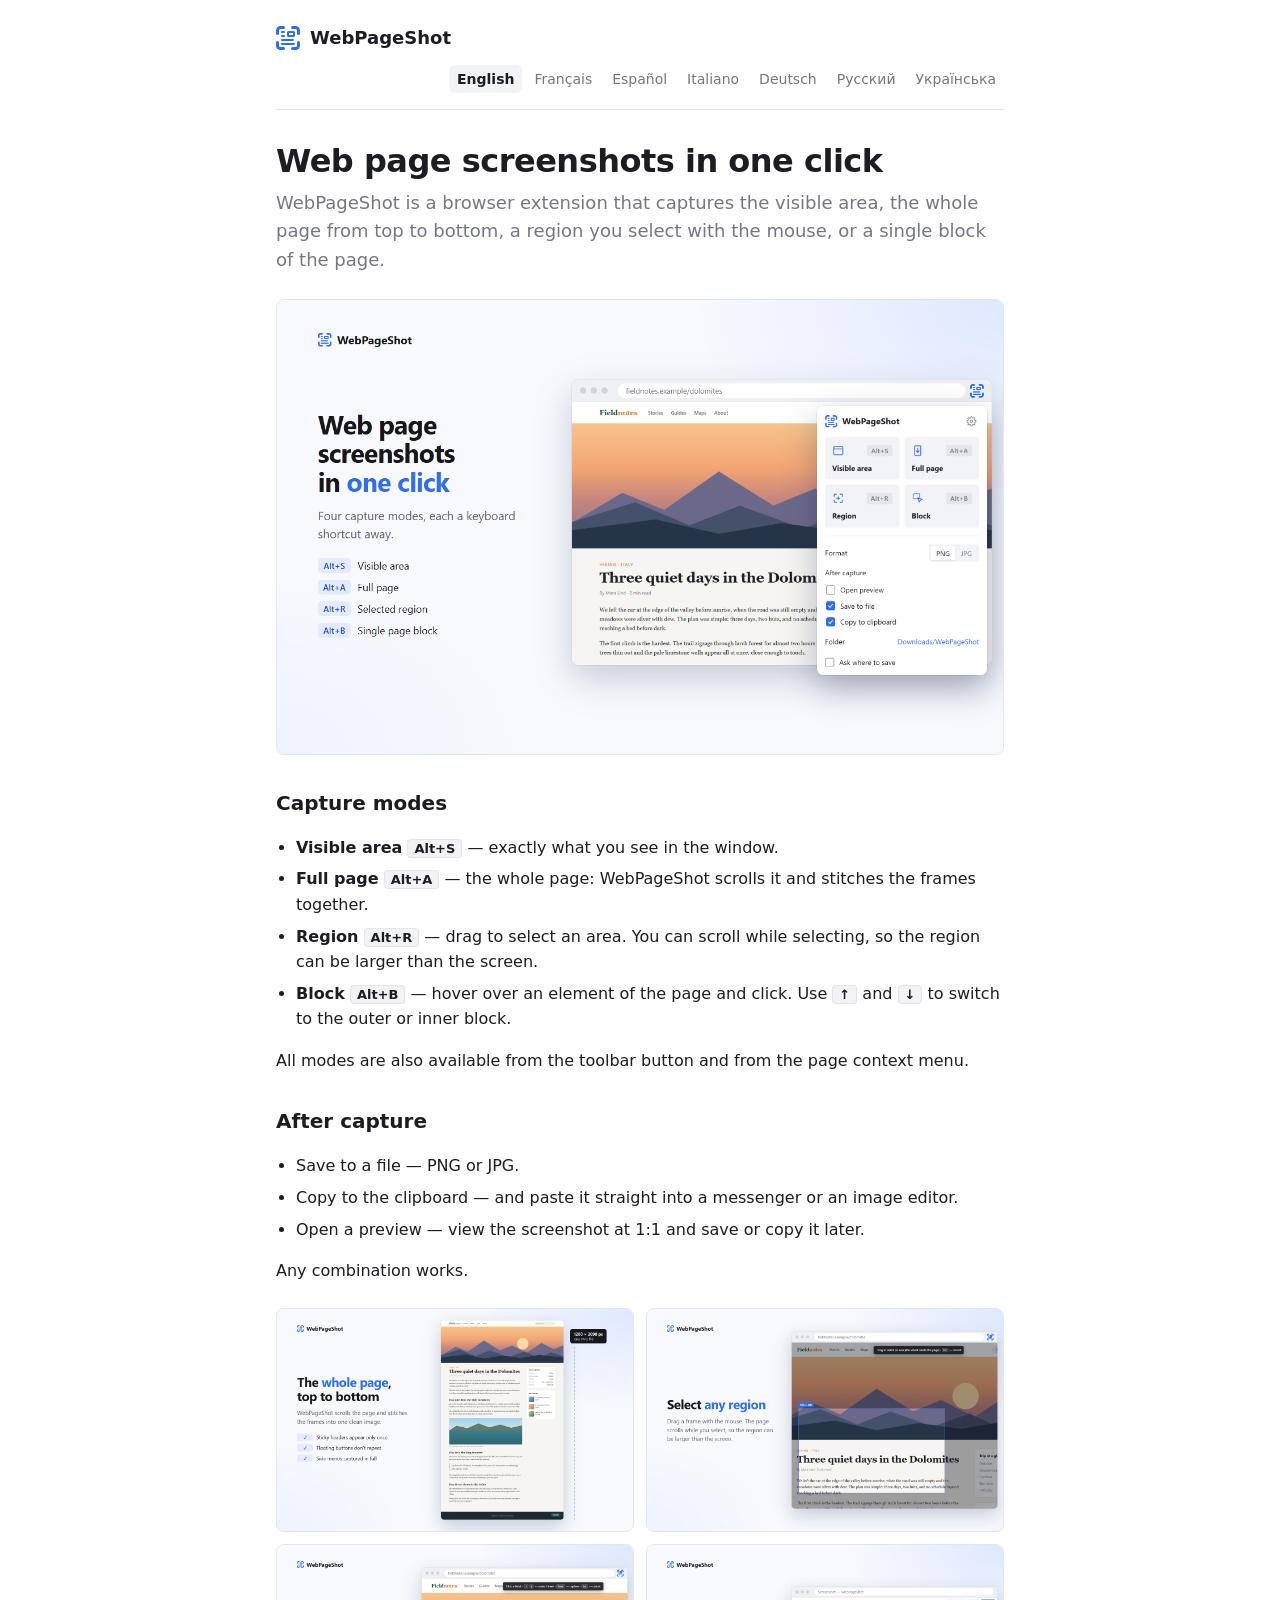
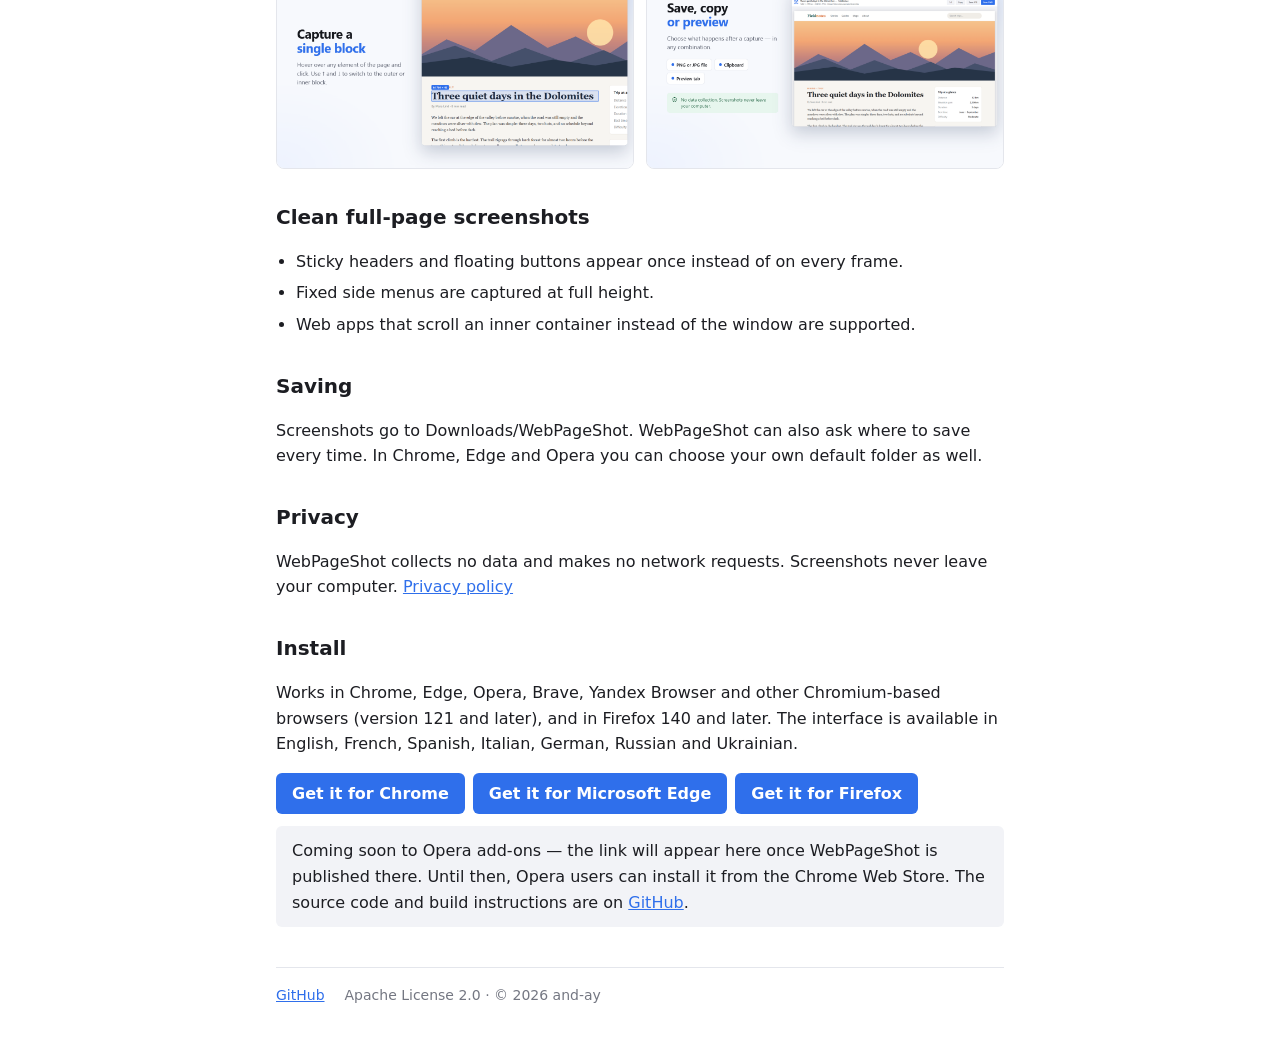
==== commit e93f2657: "Firefox Add-ons is live: store link on the site and in README Co-Authored-By: Claude Opus 5.5 <norep" ====
--- a/docs/index.html
+++ b/docs/index.html
@@ -115,8 +115,8 @@
 
     <h2>Install</h2>
     <p>Works in Chrome, Edge, Opera, Brave, Yandex Browser and other Chromium-based browsers (version 121 and later), and in Firefox 140 and later. The interface is available in English, French, Spanish, Italian, German, Russian and Ukrainian.</p>
-    <p class="stores"><a class="store" href="https://chromewebstore.google.com/detail/webpageshot/ponijbmeehjknifglblinmdihoclfnkf">Get it for Chrome</a> <a class="store" href="https://microsoftedge.microsoft.com/addons/detail/ehdenpojpiphjdpibmcolfihmpmpebcg">Get it for Microsoft Edge</a></p>
-    <p class="soon">Coming soon to Firefox Add-ons and Opera add-ons — links will appear here once WebPageShot is published there. The source code and build instructions are on <a href="https://github.com/and-ay/webpageshot">GitHub</a>.</p>
+    <p class="stores"><a class="store" href="https://chromewebstore.google.com/detail/webpageshot/ponijbmeehjknifglblinmdihoclfnkf">Get it for Chrome</a> <a class="store" href="https://microsoftedge.microsoft.com/addons/detail/ehdenpojpiphjdpibmcolfihmpmpebcg">Get it for Microsoft Edge</a> <a class="store" href="https://addons.mozilla.org/firefox/addon/webpageshot/">Get it for Firefox</a></p>
+    <p class="soon">Coming soon to Opera add-ons — the link will appear here once WebPageShot is published there. Until then, Opera users can install it from the Chrome Web Store. The source code and build instructions are on <a href="https://github.com/and-ay/webpageshot">GitHub</a>.</p>
   </section>
 
   <section lang="fr" id="fr" data-title="WebPageShot — captures d’écran de pages web">
@@ -163,8 +163,8 @@
 
     <h2>Installation</h2>
     <p>Fonctionne dans Chrome, Edge, Opera, Brave, Yandex Browser et les autres navigateurs basés sur Chromium (version 121 et ultérieures), ainsi que dans Firefox 140 et ultérieures. L’interface est disponible en anglais, français, espagnol, italien, allemand, russe et ukrainien.</p>
-    <p class="stores"><a class="store" href="https://chromewebstore.google.com/detail/webpageshot/ponijbmeehjknifglblinmdihoclfnkf">Disponible pour Chrome</a> <a class="store" href="https://microsoftedge.microsoft.com/addons/detail/ehdenpojpiphjdpibmcolfihmpmpebcg">Disponible pour Microsoft Edge</a></p>
-    <p class="soon">Bientôt sur Firefox Add-ons et Opera add-ons — les liens apparaîtront ici dès sa publication. Le code source et les instructions de compilation sont sur <a href="https://github.com/and-ay/webpageshot">GitHub</a>.</p>
+    <p class="stores"><a class="store" href="https://chromewebstore.google.com/detail/webpageshot/ponijbmeehjknifglblinmdihoclfnkf">Disponible pour Chrome</a> <a class="store" href="https://microsoftedge.microsoft.com/addons/detail/ehdenpojpiphjdpibmcolfihmpmpebcg">Disponible pour Microsoft Edge</a> <a class="store" href="https://addons.mozilla.org/firefox/addon/webpageshot/">Disponible pour Firefox</a></p>
+    <p class="soon">Bientôt sur Opera add-ons — le lien apparaîtra ici dès sa publication. En attendant, les utilisateurs d’Opera peuvent l’installer depuis le Chrome Web Store. Le code source et les instructions de compilation sont sur <a href="https://github.com/and-ay/webpageshot">GitHub</a>.</p>
   </section>
 
   <section lang="es" id="es" data-title="WebPageShot — capturas de páginas web">
@@ -211,8 +211,8 @@
 
     <h2>Instalación</h2>
     <p>Funciona en Chrome, Edge, Opera, Brave, Yandex Browser y otros navegadores basados en Chromium (versión 121 o posterior), y en Firefox 140 o posterior. La interfaz está disponible en inglés, francés, español, italiano, alemán, ruso y ucraniano.</p>
-    <p class="stores"><a class="store" href="https://chromewebstore.google.com/detail/webpageshot/ponijbmeehjknifglblinmdihoclfnkf">Consíguelo para Chrome</a> <a class="store" href="https://microsoftedge.microsoft.com/addons/detail/ehdenpojpiphjdpibmcolfihmpmpebcg">Consíguelo para Microsoft Edge</a></p>
-    <p class="soon">Pronto en Firefox Add-ons y Opera add-ons; los enlaces aparecerán aquí en cuanto se publique. El código fuente y las instrucciones de compilación están en <a href="https://github.com/and-ay/webpageshot">GitHub</a>.</p>
+    <p class="stores"><a class="store" href="https://chromewebstore.google.com/detail/webpageshot/ponijbmeehjknifglblinmdihoclfnkf">Consíguelo para Chrome</a> <a class="store" href="https://microsoftedge.microsoft.com/addons/detail/ehdenpojpiphjdpibmcolfihmpmpebcg">Consíguelo para Microsoft Edge</a> <a class="store" href="https://addons.mozilla.org/firefox/addon/webpageshot/">Consíguelo para Firefox</a></p>
+    <p class="soon">Pronto en Opera add-ons; el enlace aparecerá aquí en cuanto se publique. Mientras tanto, los usuarios de Opera pueden instalarla desde Chrome Web Store. El código fuente y las instrucciones de compilación están en <a href="https://github.com/and-ay/webpageshot">GitHub</a>.</p>
   </section>
 
   <section lang="it" id="it" data-title="WebPageShot — screenshot di pagine web">
@@ -259,8 +259,8 @@
 
     <h2>Installazione</h2>
     <p>Funziona in Chrome, Edge, Opera, Brave, Yandex Browser e negli altri browser basati su Chromium (versione 121 e successive), e in Firefox 140 e successive. L’interfaccia è disponibile in inglese, francese, spagnolo, italiano, tedesco, russo e ucraino.</p>
-    <p class="stores"><a class="store" href="https://chromewebstore.google.com/detail/webpageshot/ponijbmeehjknifglblinmdihoclfnkf">Scaricalo per Chrome</a> <a class="store" href="https://microsoftedge.microsoft.com/addons/detail/ehdenpojpiphjdpibmcolfihmpmpebcg">Scaricalo per Microsoft Edge</a></p>
-    <p class="soon">Presto su Firefox Add-ons e Opera add-ons: i link compariranno qui dopo la pubblicazione. Il codice sorgente e le istruzioni per la compilazione sono su <a href="https://github.com/and-ay/webpageshot">GitHub</a>.</p>
+    <p class="stores"><a class="store" href="https://chromewebstore.google.com/detail/webpageshot/ponijbmeehjknifglblinmdihoclfnkf">Scaricalo per Chrome</a> <a class="store" href="https://microsoftedge.microsoft.com/addons/detail/ehdenpojpiphjdpibmcolfihmpmpebcg">Scaricalo per Microsoft Edge</a> <a class="store" href="https://addons.mozilla.org/firefox/addon/webpageshot/">Scaricalo per Firefox</a></p>
+    <p class="soon">Presto su Opera add-ons: il link comparirà qui dopo la pubblicazione. Nel frattempo, chi usa Opera può installarla dal Chrome Web Store. Il codice sorgente e le istruzioni per la compilazione sono su <a href="https://github.com/and-ay/webpageshot">GitHub</a>.</p>
   </section>
 
   <section lang="de" id="de" data-title="WebPageShot — Screenshots von Webseiten">
@@ -307,8 +307,8 @@
 
     <h2>Installation</h2>
     <p>Funktioniert in Chrome, Edge, Opera, Brave, Yandex Browser und anderen Chromium-basierten Browsern (ab Version 121) sowie in Firefox ab Version 140. Die Oberfläche ist auf Englisch, Französisch, Spanisch, Italienisch, Deutsch, Russisch und Ukrainisch verfügbar.</p>
-    <p class="stores"><a class="store" href="https://chromewebstore.google.com/detail/webpageshot/ponijbmeehjknifglblinmdihoclfnkf">Für Chrome herunterladen</a> <a class="store" href="https://microsoftedge.microsoft.com/addons/detail/ehdenpojpiphjdpibmcolfihmpmpebcg">Für Microsoft Edge herunterladen</a></p>
-    <p class="soon">Bald bei Firefox Add-ons und Opera add-ons – die Links stehen hier, sobald es dort veröffentlicht ist. Quellcode und Build-Anleitung finden Sie auf <a href="https://github.com/and-ay/webpageshot">GitHub</a>.</p>
+    <p class="stores"><a class="store" href="https://chromewebstore.google.com/detail/webpageshot/ponijbmeehjknifglblinmdihoclfnkf">Für Chrome herunterladen</a> <a class="store" href="https://microsoftedge.microsoft.com/addons/detail/ehdenpojpiphjdpibmcolfihmpmpebcg">Für Microsoft Edge herunterladen</a> <a class="store" href="https://addons.mozilla.org/firefox/addon/webpageshot/">Für Firefox herunterladen</a></p>
+    <p class="soon">Bald bei Opera add-ons – der Link steht hier, sobald es dort veröffentlicht ist. Bis dahin können Opera-Nutzer die Erweiterung aus dem Chrome Web Store installieren. Quellcode und Build-Anleitung finden Sie auf <a href="https://github.com/and-ay/webpageshot">GitHub</a>.</p>
   </section>
 
   <section lang="ru" id="ru" data-title="WebPageShot — скриншоты веб-страниц">
@@ -355,8 +355,8 @@
 
     <h2>Установка</h2>
     <p>Работает в Chrome, Edge, Opera, Brave, Яндекс Браузере и других браузерах на Chromium (версии 121 и новее), а также в Firefox 140 и новее. Интерфейс доступен на английском, французском, испанском, итальянском, немецком, русском и украинском языках.</p>
-    <p class="stores"><a class="store" href="https://chromewebstore.google.com/detail/webpageshot/ponijbmeehjknifglblinmdihoclfnkf">Установить в Chrome</a> <a class="store" href="https://microsoftedge.microsoft.com/addons/detail/ehdenpojpiphjdpibmcolfihmpmpebcg">Установить в Microsoft Edge</a></p>
-    <p class="soon">Скоро в Firefox Add-ons и Opera add-ons — ссылки появятся здесь после публикации. Исходный код и инструкция по сборке — на <a href="https://github.com/and-ay/webpageshot">GitHub</a>.</p>
+    <p class="stores"><a class="store" href="https://chromewebstore.google.com/detail/webpageshot/ponijbmeehjknifglblinmdihoclfnkf">Установить в Chrome</a> <a class="store" href="https://microsoftedge.microsoft.com/addons/detail/ehdenpojpiphjdpibmcolfihmpmpebcg">Установить в Microsoft Edge</a> <a class="store" href="https://addons.mozilla.org/firefox/addon/webpageshot/">Установить в Firefox</a></p>
+    <p class="soon">Скоро в Opera add-ons — ссылка появится здесь после публикации. А пока в Opera расширение можно установить из Chrome Web Store. Исходный код и инструкция по сборке — на <a href="https://github.com/and-ay/webpageshot">GitHub</a>.</p>
   </section>
 
   <section lang="uk" id="uk" data-title="WebPageShot — скриншоти вебсторінок">
@@ -403,8 +403,8 @@
 
     <h2>Встановлення</h2>
     <p>Працює в Chrome, Edge, Opera, Brave, Яндекс Браузері та інших браузерах на Chromium (версії 121 і новіші), а також у Firefox 140 і новіших. Інтерфейс доступний англійською, французькою, іспанською, італійською, німецькою, російською та українською мовами.</p>
-    <p class="stores"><a class="store" href="https://chromewebstore.google.com/detail/webpageshot/ponijbmeehjknifglblinmdihoclfnkf">Встановити в Chrome</a> <a class="store" href="https://microsoftedge.microsoft.com/addons/detail/ehdenpojpiphjdpibmcolfihmpmpebcg">Встановити в Microsoft Edge</a></p>
-    <p class="soon">Незабаром у Firefox Add-ons та Opera add-ons — посилання з’являться тут після публікації. Вихідний код та інструкція зі збирання — на <a href="https://github.com/and-ay/webpageshot">GitHub</a>.</p>
+    <p class="stores"><a class="store" href="https://chromewebstore.google.com/detail/webpageshot/ponijbmeehjknifglblinmdihoclfnkf">Встановити в Chrome</a> <a class="store" href="https://microsoftedge.microsoft.com/addons/detail/ehdenpojpiphjdpibmcolfihmpmpebcg">Встановити в Microsoft Edge</a> <a class="store" href="https://addons.mozilla.org/firefox/addon/webpageshot/">Встановити у Firefox</a></p>
+    <p class="soon">Незабаром в Opera add-ons — посилання з’явиться тут після публікації. А поки що в Opera розширення можна встановити з Chrome Web Store. Вихідний код та інструкція зі збирання — на <a href="https://github.com/and-ay/webpageshot">GitHub</a>.</p>
   </section>
 
   <footer>
